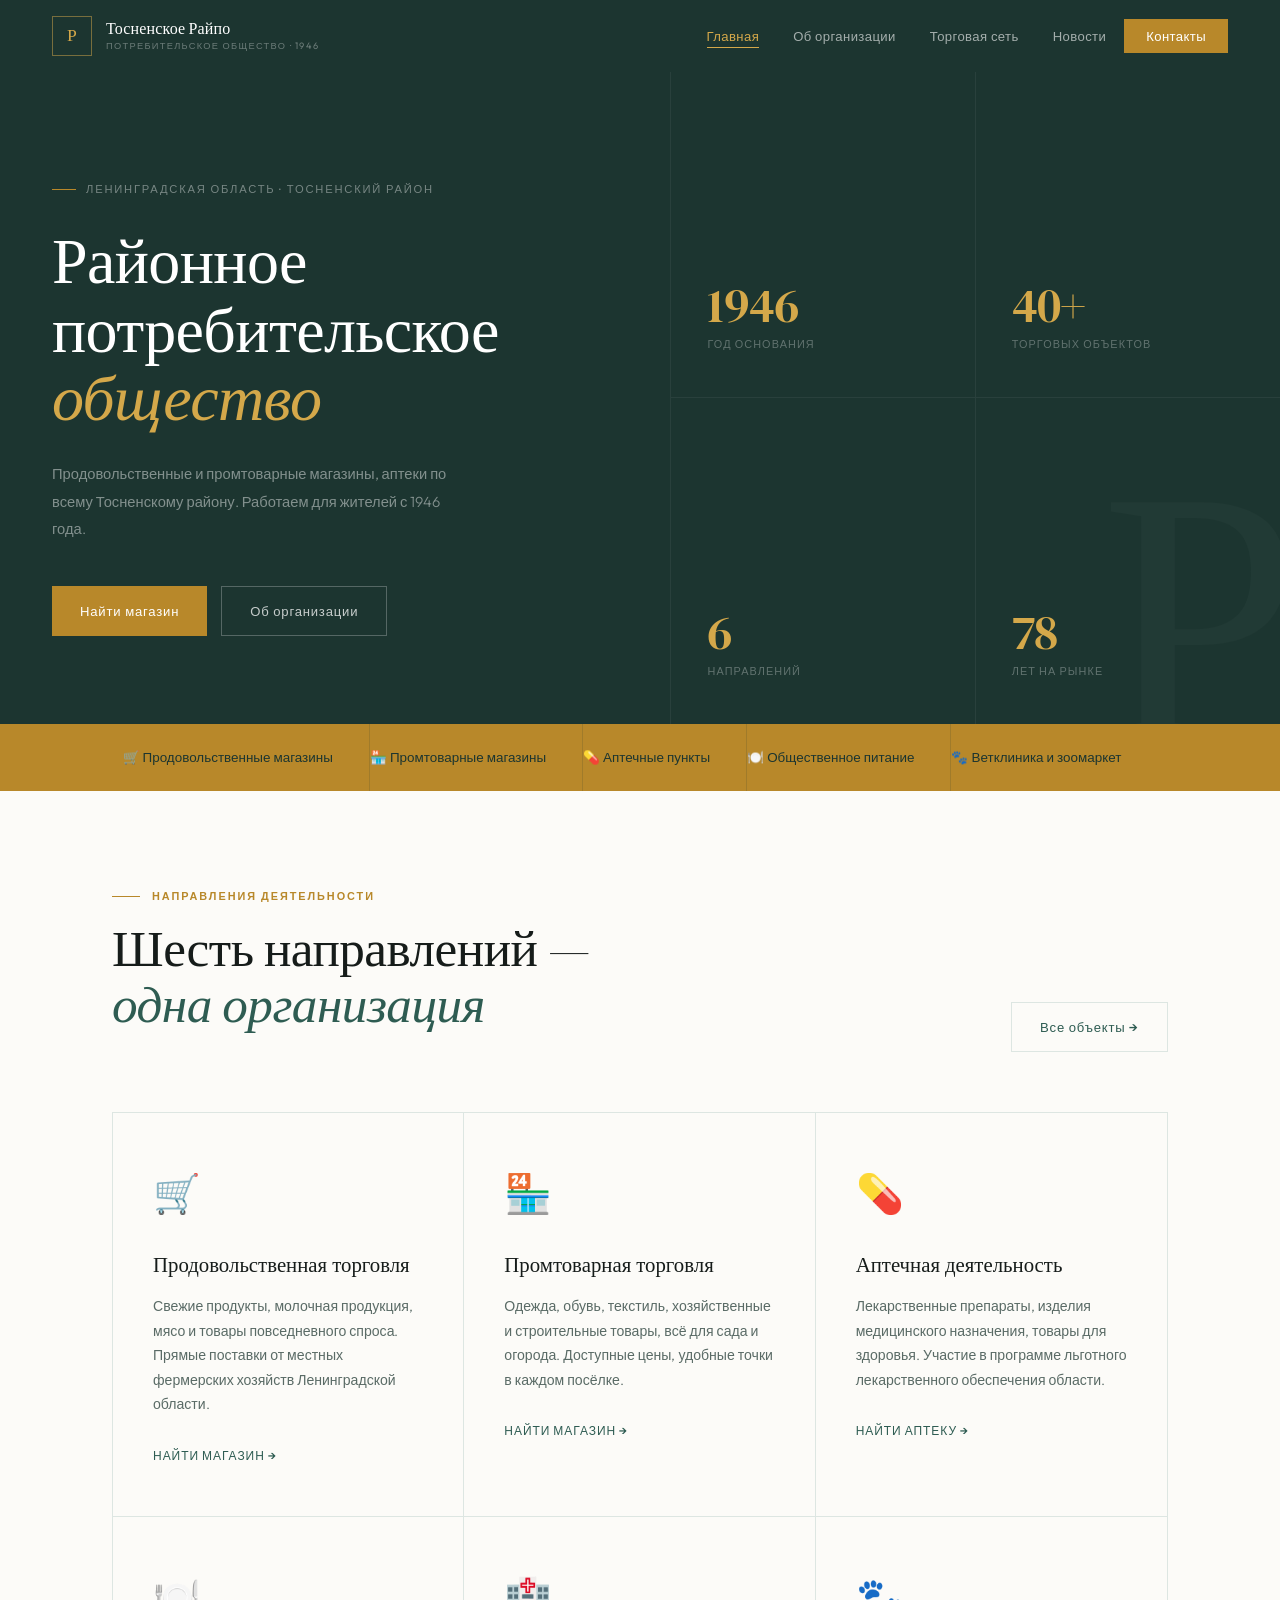
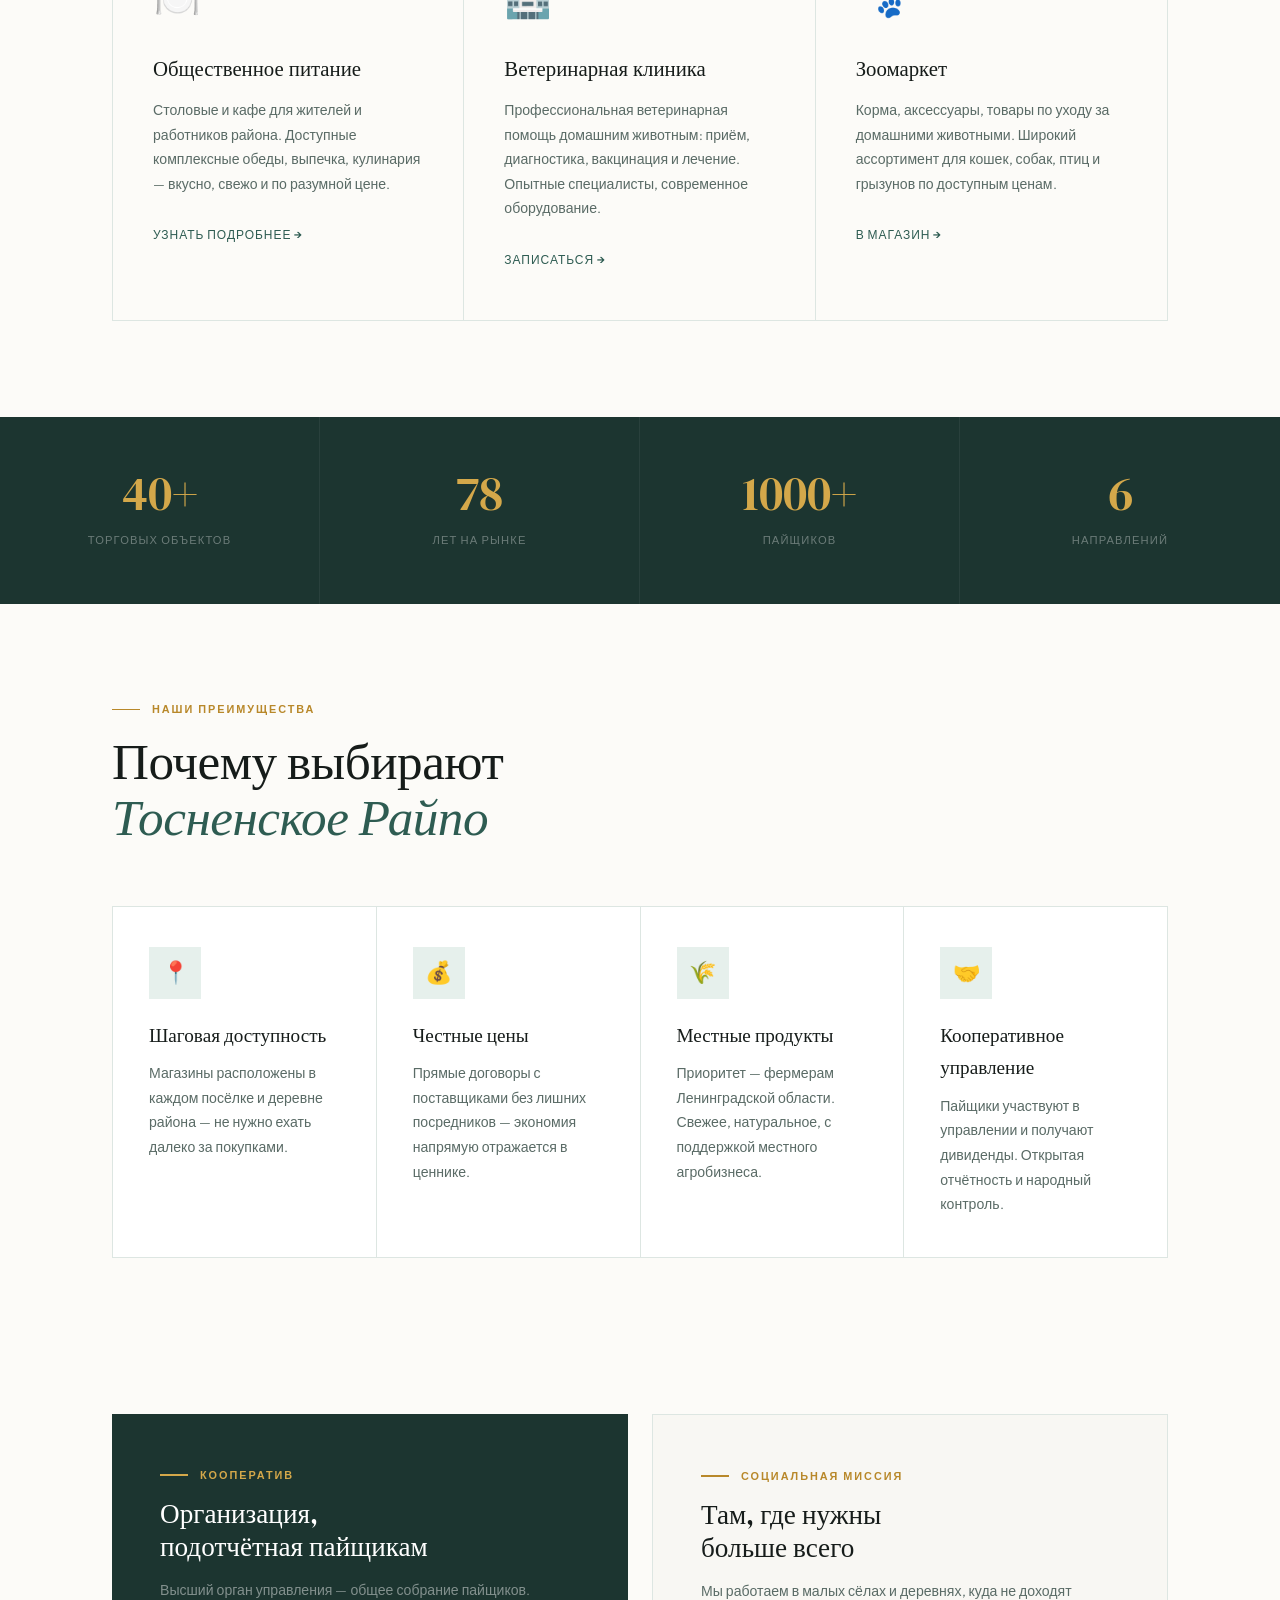
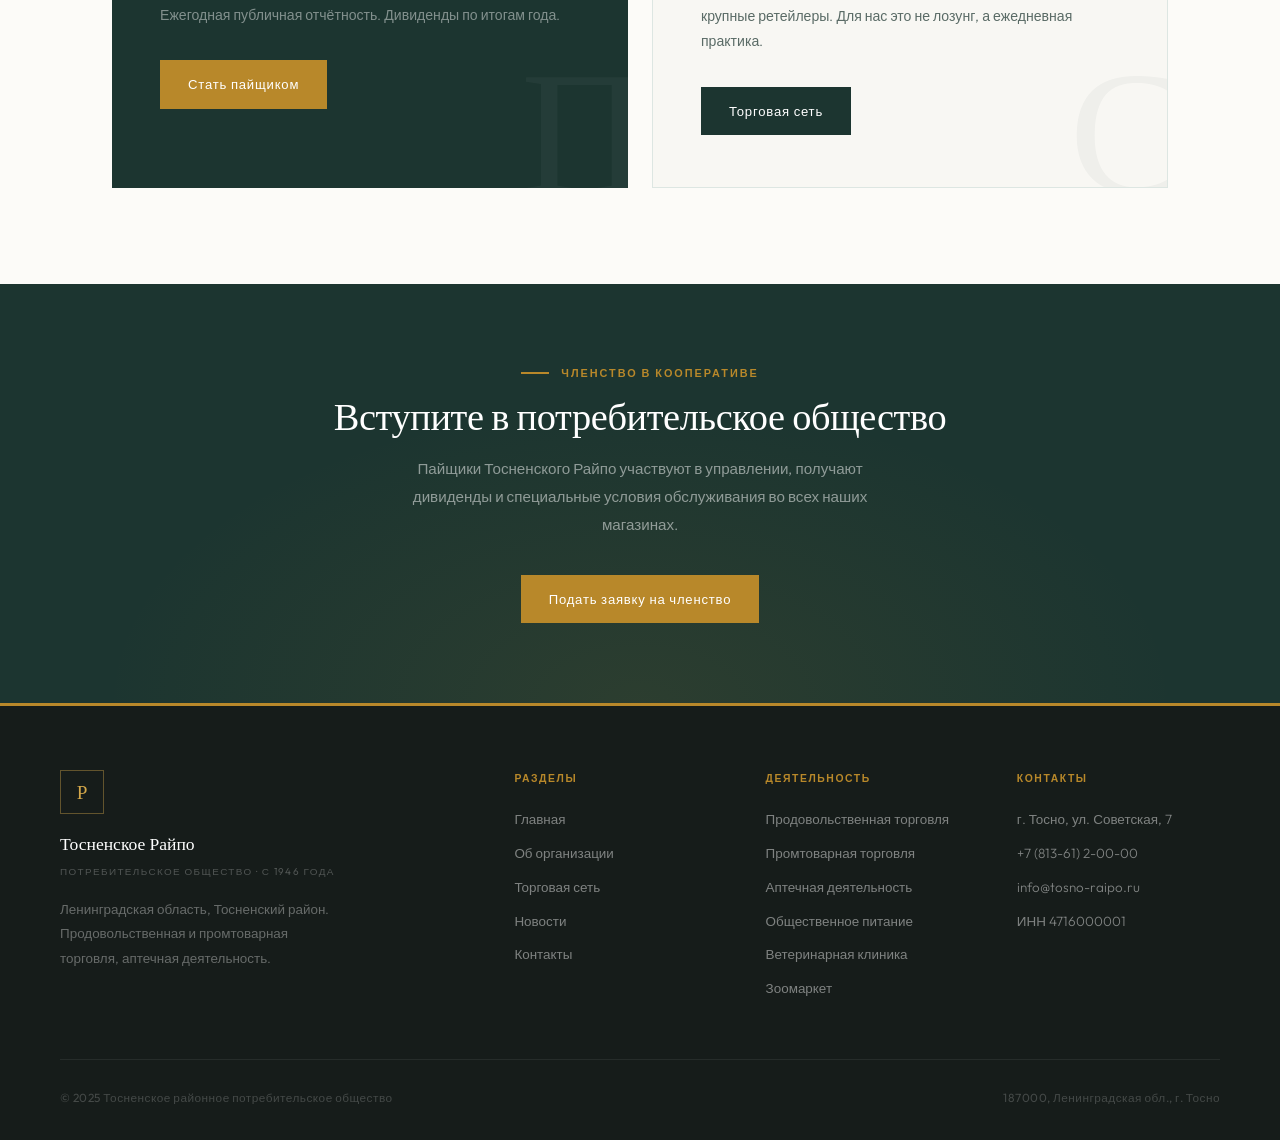
==== index.html @ 66a2b8b3 "Add files via upload" ====
<!DOCTYPE html>
<html lang="ru">
<head>
  <meta charset="UTF-8">
  <meta name="viewport" content="width=device-width, initial-scale=1.0">
  <title>Тосненское Райпо — Официальный сайт</title>
  <link rel="preconnect" href="https://fonts.googleapis.com">
  <link href="https://fonts.googleapis.com/css2?family=DM+Serif+Display:ital@0;1&family=Outfit:wght@300;400;500;600&display=swap" rel="stylesheet">
  <link rel="stylesheet" href="style.css">
  <style>
    /* ── HERO ── */
    .hero {
      background: var(--forest);
      min-height: 640px;
      display: grid; grid-template-columns: 1.1fr 1fr;
      position: relative; overflow: hidden;
    }
    .hero-bg-text {
      position: absolute; right: -20px; bottom: -40px;
      font-family: 'DM Serif Display', serif;
      font-size: 28vw; line-height: .85;
      color: rgba(255,255,255,.025); pointer-events: none;
      user-select: none; white-space: nowrap; z-index: 0;
      animation: bgDrift 18s ease-in-out infinite alternate;
    }
    @keyframes bgDrift { from{ transform:translateX(0) } to{ transform:translateX(-2%) } }

    .hero-left {
      padding: 108px 52px 88px 52px;
      display: flex; flex-direction: column; justify-content: center;
      position: relative; z-index: 1;
    }
    .hero-eyebrow {
      display: inline-flex; align-items: center; gap: 10px;
      font-size: .7rem; font-weight: 500;
      color: rgba(255,255,255,.4);
      letter-spacing: .16em; text-transform: uppercase;
      margin-bottom: 28px;
    }
    .hero-eyebrow::before {
      content: ''; width: 24px; height: 1.5px;
      background: var(--gold);
    }
    .hero-title {
      font-family: 'DM Serif Display', serif;
      font-size: clamp(2.8rem, 5vw, 5rem);
      font-weight: 400; line-height: 1.07;
      color: var(--white); letter-spacing: -.01em;
      margin-bottom: 28px;
    }
    .hero-title em { display: block; font-style: italic; color: var(--gold-light); }
    .hero-desc {
      font-size: .92rem; color: rgba(255,255,255,.45);
      font-weight: 300; max-width: 420px;
      line-height: 1.85; margin-bottom: 44px;
    }
    .hero-btns { display: flex; gap: 14px; flex-wrap: wrap; }

    /* Анимация появления hero-элементов */
    .hero-eyebrow { animation: slideUp .7s .1s both; }
    .hero-title   { animation: slideUp .7s .25s both; }
    .hero-desc    { animation: slideUp .7s .4s both; }
    .hero-btns    { animation: slideUp .7s .55s both; }
    @keyframes slideUp {
      from { opacity:0; transform:translateY(24px); }
      to   { opacity:1; transform:translateY(0); }
    }

    .hero-right {
      display: grid; grid-template-columns: 1fr 1fr;
      border-left: 1px solid rgba(255,255,255,.06);
      position: relative; z-index: 1;
    }
    .hero-stat {
      padding: 44px 36px;
      border-bottom: 1px solid rgba(255,255,255,.06);
      border-right: 1px solid rgba(255,255,255,.06);
      display: flex; flex-direction: column; justify-content: flex-end;
      min-height: 165px;
      animation: fadeIn .8s both;
    }
    .hero-stat:nth-child(1){ animation-delay:.3s }
    .hero-stat:nth-child(2){ animation-delay:.4s; border-right:none }
    .hero-stat:nth-child(3){ animation-delay:.5s; border-bottom:none }
    .hero-stat:nth-child(4){ animation-delay:.6s; border-right:none; border-bottom:none }
    @keyframes fadeIn { from{opacity:0} to{opacity:1} }

    .hs-val {
      font-family: 'DM Serif Display', serif;
      font-size: 3rem; line-height: 1;
      color: var(--gold-light); margin-bottom: 6px;
      letter-spacing: -.02em;
    }
    .hs-lbl { font-size: .68rem; color: rgba(255,255,255,.3); text-transform: uppercase; letter-spacing: .1em; }

    /* ── INTRO STRIP ── */
    .intro-strip {
      background: var(--gold);
      padding: 0 52px;
      display: flex; align-items: stretch; justify-content: center; overflow: hidden;
    }
    .is-item {
      display: flex; align-items: center; gap: 12px;
      padding: 22px 36px 22px 0;
      font-size: .84rem; font-weight: 500; color: var(--forest);
      border-right: 1px solid rgba(28,53,48,.15);
    }
    .is-item:last-child { border-right: none; }
    .is-item:first-child { padding-left: 0; }

    /* ── DIRECTIONS SPLIT ── */
    .dir-split {
      display: grid; grid-template-columns: 1fr 1fr 1fr;
      border: 1px solid var(--rule); margin-top: 60px;
      overflow: hidden;
    }
    .dir-panel:nth-child(3) { border-right: none; }
    .dir-panel:nth-child(n+4) { border-top: 1px solid var(--rule); }
    .dir-panel:nth-child(6) { border-right: none; }
    .dir-panel {
      padding: 48px 40px;
      border-right: 1px solid var(--rule);
      transition: background .3s;
      position: relative;
    }
    .dir-panel:last-child { border-right: none; }
    .dir-panel::before {
      content: ''; position: absolute;
      top: 0; left: 0; right: 0; height: 3px;
      background: linear-gradient(90deg, var(--forest-soft), var(--gold));
      transform: scaleX(0); transform-origin: left;
      transition: transform .4s cubic-bezier(.4,0,.2,1);
    }
    .dir-panel:hover { background: var(--ivory); }
    .dir-panel:hover::before { transform: scaleX(1); }
    .dir-panel:hover .dir-icon { transform: translateY(-3px); }

    .dir-icon { font-size: 2.4rem; margin-bottom: 20px; display: block; transition: transform .3s; }
    .dir-panel h3 {
      font-family: 'DM Serif Display', serif;
      font-size: 1.3rem; font-weight: 400;
      color: var(--ink); margin-bottom: 12px;
    }
    .dir-panel p { font-size: .88rem; color: var(--muted); line-height: 1.75; font-weight: 300; margin-bottom: 24px; }
    .dir-link {
      font-size: .75rem; font-weight: 500;
      text-transform: uppercase; letter-spacing: .08em;
      color: var(--forest-soft); text-decoration: none;
      display: inline-flex; align-items: center; gap: 6px;
      transition: gap .2s, color .2s;
    }
    .dir-link:hover { gap: 10px; color: var(--gold); }

    /* ── TWO-COL PROMO ── */
    .promo-split {
      display: grid; grid-template-columns: 1fr 1fr;
      gap: 24px; margin-top: 60px;
    }
    .promo-card {
      padding: 52px 48px; position: relative; overflow: hidden;
    }
    .promo-dark  { background: var(--forest); }
    .promo-light { background: var(--ivory); border: 1px solid var(--rule); }
    .promo-card h3 {
      font-family: 'DM Serif Display', serif;
      font-size: 1.7rem; font-weight: 400; margin-bottom: 14px; line-height: 1.2;
    }
    .promo-dark  h3 { color: var(--white); }
    .promo-light h3 { color: var(--ink); }
    .promo-card p { font-size: .88rem; line-height: 1.8; font-weight: 300; margin-bottom: 32px; }
    .promo-dark  p { color: rgba(255,255,255,.45); }
    .promo-light p { color: var(--muted); }
    .promo-deco {
      position: absolute; right: -20px; bottom: -32px;
      font-family: 'DM Serif Display', serif;
      font-size: 11rem; line-height: 1; pointer-events: none; user-select: none;
      transition: transform .4s ease;
    }
    .promo-dark  .promo-deco { color: rgba(255,255,255,.04); }
    .promo-light .promo-deco { color: rgba(28,53,48,.04); }
    .promo-card:hover .promo-deco { transform: scale(1.05) translateY(-4px); }

    @media(max-width:1024px){
      .hero{ grid-template-columns:1fr; min-height:auto; }
      .hero-left{ padding:72px 32px 48px; }
      .hero-right{ border-left:none; border-top:1px solid rgba(255,255,255,.06); }
      .intro-strip{ padding:0 32px; flex-wrap:wrap; }
      .dir-split{ grid-template-columns:1fr; }
      .dir-panel{ border-right:none; border-bottom:1px solid var(--rule); }
      .dir-panel:last-child{ border-bottom:none; }
      .promo-split{ grid-template-columns:1fr; }
    }
    @media(max-width:768px){
      .hero-left{ padding:60px 20px 40px; }
      .hero-stat { padding:28px 24px; min-height:120px; }
      .intro-strip{ padding:0 20px; }
      .is-item{ padding-left:0; padding-right:24px; font-size:.8rem; }
      .promo-card{ padding:40px 28px; }
    }
  </style>
</head>
<body data-page="home">

  <!-- HERO -->
  <section class="hero">
    <div class="hero-bg-text">Р</div>
    <div class="hero-left">
      <span class="hero-eyebrow">Ленинградская область · Тосненский район</span>
      <h1 class="hero-title">
        Районное<br>потребительское<br><em>общество</em>
      </h1>
      <p class="hero-desc">Продовольственные и промтоварные магазины, аптеки по всему Тосненскому району. Работаем для жителей с 1946 года.</p>
      <div class="hero-btns">
        <a href="stores.html" class="btn btn-gold">Найти магазин</a>
        <a href="about.html"  class="btn btn-outline-light">Об организации</a>
      </div>
    </div>
    <div class="hero-right">
      <div class="hero-stat"><div class="hs-val">1946</div><div class="hs-lbl">год основания</div></div>
      <div class="hero-stat"><div class="hs-val">40+</div><div class="hs-lbl">торговых объектов</div></div>
      <div class="hero-stat"><div class="hs-val">6</div><div class="hs-lbl">направлений</div></div>
      <div class="hero-stat"><div class="hs-val">78</div><div class="hs-lbl">лет на рынке</div></div>
    </div>
  </section>

  <!-- INTRO STRIP -->
  <div class="intro-strip">
    <div class="is-item">🛒 Продовольственные магазины</div>
    <div class="is-item">🏪 Промтоварные магазины</div>
    <div class="is-item">💊 Аптечные пункты</div>
    <div class="is-item">🍽️ Общественное питание</div>
    <div class="is-item">🐾 Ветклиника и зоомаркет</div>
  </div>

  <!-- НАПРАВЛЕНИЯ -->
  <div class="section">
    <div class="reveal"><div class="overline">Направления деятельности</div></div>
    <div class="reveal" style="display:flex; align-items:flex-end; justify-content:space-between; flex-wrap:wrap; gap:20px">
      <div class="display">Шесть направлений —<br><em>одна организация</em></div>
      <a href="stores.html" class="btn btn-ghost">Все объекты →</a>
    </div>
    <div class="dir-split">
      <div class="dir-panel reveal reveal-d1">
        <span class="dir-icon">🛒</span>
        <h3>Продовольственная торговля</h3>
        <p>Свежие продукты, молочная продукция, мясо и товары повседневного спроса. Прямые поставки от местных фермерских хозяйств Ленинградской области.</p>
        <a href="stores.html" class="dir-link">Найти магазин →</a>
      </div>
      <div class="dir-panel reveal reveal-d2">
        <span class="dir-icon">🏪</span>
        <h3>Промтоварная торговля</h3>
        <p>Одежда, обувь, текстиль, хозяйственные и строительные товары, всё для сада и огорода. Доступные цены, удобные точки в каждом посёлке.</p>
        <a href="stores.html" class="dir-link">Найти магазин →</a>
      </div>
      <div class="dir-panel reveal reveal-d3">
        <span class="dir-icon">💊</span>
        <h3>Аптечная деятельность</h3>
        <p>Лекарственные препараты, изделия медицинского назначения, товары для здоровья. Участие в программе льготного лекарственного обеспечения области.</p>
        <a href="stores.html" class="dir-link">Найти аптеку →</a>
      </div>
      <div class="dir-panel reveal reveal-d1">
        <span class="dir-icon">🍽️</span>
        <h3>Общественное питание</h3>
        <p>Столовые и кафе для жителей и работников района. Доступные комплексные обеды, выпечка, кулинария — вкусно, свежо и по разумной цене.</p>
        <a href="stores.html" class="dir-link">Узнать подробнее →</a>
      </div>
      <div class="dir-panel reveal reveal-d2">
        <span class="dir-icon">🏥</span>
        <h3>Ветеринарная клиника</h3>
        <p>Профессиональная ветеринарная помощь домашним животным: приём, диагностика, вакцинация и лечение. Опытные специалисты, современное оборудование.</p>
        <a href="stores.html" class="dir-link">Записаться →</a>
      </div>
      <div class="dir-panel reveal reveal-d3">
        <span class="dir-icon">🐾</span>
        <h3>Зоомаркет</h3>
        <p>Корма, аксессуары, товары по уходу за домашними животными. Широкий ассортимент для кошек, собак, птиц и грызунов по доступным ценам.</p>
        <a href="stores.html" class="dir-link">В магазин →</a>
      </div>
    </div>
  </div>

  <!-- DATA BAR -->
  <div class="data-bar">
    <div class="db-cell reveal reveal-d1"><span class="db-val">40+</span><span class="db-label">торговых объектов</span></div>
    <div class="db-cell reveal reveal-d2"><span class="db-val">78</span><span class="db-label">лет на рынке</span></div>
    <div class="db-cell reveal reveal-d3"><span class="db-val">1000+</span><span class="db-label">пайщиков</span></div>
    <div class="db-cell reveal reveal-d4"><span class="db-val">6</span><span class="db-label">направлений</span></div>
  </div>

  <!-- ПРОЧИЕ ПРЕИМУЩЕСТВА -->
  <div class="section">
    <div class="reveal"><div class="overline">Наши преимущества</div></div>
    <div class="reveal display" style="margin-bottom:0">Почему выбирают<br><em>Тосненское Райпо</em></div>
    <div class="grid grid-4">
      <div class="gc reveal reveal-d1">
        <div class="gc-icon">📍</div>
        <h3>Шаговая доступность</h3>
        <p>Магазины расположены в каждом посёлке и деревне района — не нужно ехать далеко за покупками.</p>
      </div>
      <div class="gc reveal reveal-d2">
        <div class="gc-icon">💰</div>
        <h3>Честные цены</h3>
        <p>Прямые договоры с поставщиками без лишних посредников — экономия напрямую отражается в ценнике.</p>
      </div>
      <div class="gc reveal reveal-d3">
        <div class="gc-icon">🌾</div>
        <h3>Местные продукты</h3>
        <p>Приоритет — фермерам Ленинградской области. Свежее, натуральное, с поддержкой местного агробизнеса.</p>
      </div>
      <div class="gc reveal reveal-d4">
        <div class="gc-icon">🤝</div>
        <h3>Кооперативное управление</h3>
        <p>Пайщики участвуют в управлении и получают дивиденды. Открытая отчётность и народный контроль.</p>
      </div>
    </div>
  </div>

  <!-- PROMO SPLIT -->
  <div class="section" style="padding-top:0">
    <div class="promo-split">
      <div class="promo-card promo-dark reveal reveal-left">
        <div class="overline" style="color:var(--gold-light)">Кооператив</div>
        <h3>Организация,<br>подотчётная пайщикам</h3>
        <p>Высший орган управления — общее собрание пайщиков. Ежегодная публичная отчётность. Дивиденды по итогам года.</p>
        <a href="about.html" class="btn btn-gold">Стать пайщиком</a>
        <div class="promo-deco">П</div>
      </div>
      <div class="promo-card promo-light reveal reveal-right">
        <div class="overline">Социальная миссия</div>
        <h3>Там, где нужны<br>больше всего</h3>
        <p>Мы работаем в малых сёлах и деревнях, куда не доходят крупные ретейлеры. Для нас это не лозунг, а ежедневная практика.</p>
        <a href="stores.html" class="btn btn-forest">Торговая сеть</a>
        <div class="promo-deco">С</div>
      </div>
    </div>
  </div>

  <div class="band">
    <div class="reveal overline" style="justify-content:center">Членство в кооперативе</div>
    <div class="reveal display display-white" style="font-size:clamp(1.8rem,3vw,2.8rem)">Вступите в потребительское общество</div>
    <p class="reveal lead" style="margin:0 auto 36px; color:rgba(255,255,255,.5)">Пайщики Тосненского Райпо участвуют в управлении, получают дивиденды и специальные условия обслуживания во всех наших магазинах.</p>
    <a href="contacts.html" class="btn btn-gold reveal">Подать заявку на членство</a>
  </div>

  <script src="nav.js"></script>
</body>
</html>
---- style.css ----
/* ════════════════════════════════════════════
   Тосненское Райпо — Professional v4
   Палитра: тёмный лес · слоновая кость · золото
   Шрифты: DM Serif Display + Outfit
   ════════════════════════════════════════════ */

@import url('https://fonts.googleapis.com/css2?family=DM+Serif+Display:ital@0;1&family=Outfit:wght@300;400;500;600&display=swap');

:root {
  --forest:      #1C3530;
  --forest-mid:  #264A42;
  --forest-soft: #2E5C52;
  --gold:        #B8882A;
  --gold-light:  #D4A84A;
  --gold-pale:   #F5EDD8;
  --sage:        #E6F0EC;
  --ivory:       #F8F7F3;
  --paper:       #FCFBF8;
  --ink:         #161C1A;
  --muted:       #5A6B66;
  --rule:        #DDE6E2;
  --white:       #FFFFFF;
}

/* ── RESET ── */
*, *::before, *::after { margin: 0; padding: 0; box-sizing: border-box; }
html { scroll-behavior: smooth; }
body {
  font-family: 'Outfit', sans-serif;
  background: var(--paper);
  color: var(--ink);
  line-height: 1.7;
  padding-top: 72px;
  overflow-x: hidden;
}

/* ════════════════
   SCROLL ANIMATIONS
   ════════════════ */
.reveal {
  opacity: 0;
  transform: translateY(28px);
  transition: opacity .7s cubic-bezier(.4,0,.2,1),
              transform .7s cubic-bezier(.4,0,.2,1);
}
.reveal.visible { opacity: 1; transform: translateY(0); }

.reveal-left  { opacity:0; transform:translateX(-32px); transition: opacity .7s .1s cubic-bezier(.4,0,.2,1), transform .7s .1s cubic-bezier(.4,0,.2,1); }
.reveal-right { opacity:0; transform:translateX(32px);  transition: opacity .7s .1s cubic-bezier(.4,0,.2,1), transform .7s .1s cubic-bezier(.4,0,.2,1); }
.reveal-left.visible, .reveal-right.visible { opacity:1; transform:translateX(0); }

.reveal-d1 { transition-delay: .1s !important; }
.reveal-d2 { transition-delay: .2s !important; }
.reveal-d3 { transition-delay: .3s !important; }
.reveal-d4 { transition-delay: .4s !important; }

/* ── NAVIGATION ── */
nav {
  position: fixed; top: 0; left: 0; right: 0; z-index: 300;
  height: 72px;
  background: var(--forest);
  display: flex; align-items: center;
  padding: 0 52px;
  justify-content: space-between;
  transition: box-shadow .4s, background .3s;
}
nav.scrolled {
  box-shadow: 0 4px 32px rgba(22,28,26,.35);
  background: var(--forest);
}

.nav-logo { display:flex; align-items:center; gap:14px; text-decoration:none; }
.nav-logo-mark {
  width: 40px; height: 40px;
  border: 1.5px solid rgba(212,168,74,.5);
  display: flex; align-items: center; justify-content: center;
  font-family: 'DM Serif Display', serif;
  font-size: 1.1rem; color: var(--gold-light);
  transition: border-color .3s, color .3s;
}
.nav-logo:hover .nav-logo-mark { border-color: var(--gold-light); }
.nav-logo-name {
  font-family: 'DM Serif Display', serif;
  font-size: 1rem; color: var(--white); line-height: 1.2;
  letter-spacing: .01em;
}
.nav-logo-tagline {
  font-family: 'Outfit', sans-serif;
  font-size: .58rem; color: rgba(255,255,255,.35);
  letter-spacing: .14em; text-transform: uppercase;
  font-weight: 400;
}

.nav-links { display:flex; align-items:center; gap:2px; list-style:none; }
.nav-links a {
  font-family: 'Outfit', sans-serif;
  text-decoration: none; color: rgba(255,255,255,.6);
  font-size: .82rem; font-weight: 400;
  padding: 8px 16px; letter-spacing: .03em;
  position: relative; transition: color .25s;
}
.nav-links a::after {
  content: ''; position: absolute;
  left: 16px; right: 16px; bottom: 4px; height: 1px;
  background: var(--gold-light); transform: scaleX(0);
  transition: transform .25s cubic-bezier(.4,0,.2,1);
  transform-origin: left;
}
.nav-links a:hover { color: var(--white); }
.nav-links a:hover::after { transform: scaleX(1); }
.nav-links a.active { color: var(--gold-light); }
.nav-links a.active::after { transform: scaleX(1); }

.nav-cta {
  background: var(--gold) !important;
  color: var(--white) !important;
  padding: 9px 22px !important;
  transition: background .25s !important;
}
.nav-cta::after { display: none !important; }
.nav-cta:hover { background: var(--gold-light) !important; }

/* ── BURGER ── */
.burger {
  display: none; flex-direction: column;
  justify-content: center; gap: 5px;
  width: 42px; height: 42px;
  background: rgba(255,255,255,.08);
  border: 1px solid rgba(255,255,255,.12);
  cursor: pointer; padding: 10px; flex-shrink: 0;
  transition: background .2s;
}
.burger:hover { background: rgba(255,255,255,.14); }
.burger span {
  display: block; height: 1.5px; width: 100%;
  background: var(--white); border-radius: 2px;
  transition: transform .35s cubic-bezier(.4,0,.2,1), opacity .25s;
}
.burger.open span:nth-child(1) { transform: translateY(6.5px) rotate(45deg); }
.burger.open span:nth-child(2) { opacity: 0; transform: scaleX(0); }
.burger.open span:nth-child(3) { transform: translateY(-6.5px) rotate(-45deg); }

/* ── MOBILE DRAWER ── */
.mobile-menu {
  position: fixed; top: 72px; right: 0; bottom: 0;
  width: min(310px, 88vw);
  background: var(--forest);
  border-left: 1px solid rgba(255,255,255,.06);
  z-index: 290; transform: translateX(100%);
  transition: transform .4s cubic-bezier(.4,0,.2,1);
  display: flex; flex-direction: column;
  padding: 36px 28px 40px; overflow-y: auto;
}
.mobile-menu.open { transform: translateX(0); }

.mobile-nav { display: flex; flex-direction: column; }
.mobile-nav a {
  text-decoration: none; color: rgba(255,255,255,.65);
  font-size: .95rem; font-weight: 400;
  padding: 17px 0; letter-spacing: .02em;
  border-bottom: 1px solid rgba(255,255,255,.07);
  transition: color .2s, padding-left .2s;
}
.mobile-nav a:hover { color: var(--white); padding-left: 8px; }
.mobile-nav a.active { color: var(--gold-light); }
.mobile-nav a.mobile-cta {
  margin-top: 20px;
  background: var(--gold); color: var(--white) !important;
  text-align: center; padding: 14px 0 !important;
  border-bottom: none; font-weight: 500;
  transition: background .2s !important;
}
.mobile-nav a.mobile-cta:hover { background: var(--gold-light) !important; padding-left: 0 !important; }
.mobile-footer-info {
  margin-top: auto; padding-top: 28px;
  color: rgba(255,255,255,.3); font-size: .82rem;
  display: flex; flex-direction: column; gap: 9px; font-weight: 300;
}

.mobile-overlay {
  position: fixed; inset: 0; z-index: 280;
  background: rgba(22,28,26,.6); backdrop-filter: blur(4px);
  opacity: 0; pointer-events: none;
  transition: opacity .4s;
}
.mobile-overlay.open { opacity: 1; pointer-events: all; }

/* ── TYPOGRAPHY ── */
.overline {
  font-family: 'Outfit', sans-serif;
  font-size: .68rem; font-weight: 600;
  letter-spacing: .18em; text-transform: uppercase;
  color: var(--gold);
  display: flex; align-items: center; gap: 12px;
  margin-bottom: 14px;
}
.overline::before {
  content: ''; display: block;
  width: 28px; height: 1.5px; background: currentColor;
}

.display {
  font-family: 'DM Serif Display', serif;
  font-size: clamp(2.2rem, 4vw, 3.6rem);
  font-weight: 400; line-height: 1.1;
  color: var(--ink); letter-spacing: -.01em;
  margin-bottom: 20px;
}
.display em { font-style: italic; color: var(--forest-soft); }
.display-white { color: var(--white); }
.display-white em { color: var(--gold-light); }

.lead {
  font-size: .95rem; color: var(--muted); font-weight: 300;
  max-width: 520px; line-height: 1.85;
}

/* ── SECTION ── */
.section { padding: 96px 52px; max-width: 1160px; margin: 0 auto; }

/* ── PAGE HERO ── */
.page-hero {
  background: var(--forest);
  padding: 88px 52px 72px;
  position: relative; overflow: hidden;
}
.page-hero::after {
  content: '';
  position: absolute; inset: 0;
  background: radial-gradient(ellipse 60% 80% at 110% 50%, rgba(184,136,42,.12) 0%, transparent 60%);
  pointer-events: none;
}
.page-hero-inner { max-width: 1160px; margin: 0 auto; position: relative; z-index: 1; }
.page-hero .display { color: var(--white); }
.page-hero .display em { color: var(--gold-light); }
.page-hero .lead { color: rgba(255,255,255,.5); max-width: 480px; }

.breadcrumb {
  display: flex; align-items: center; gap: 8px;
  font-size: .72rem; color: rgba(255,255,255,.3);
  letter-spacing: .08em; text-transform: uppercase;
  margin-bottom: 28px;
}
.breadcrumb a { color: rgba(255,255,255,.45); text-decoration: none; transition: color .2s; }
.breadcrumb a:hover { color: var(--gold-light); }

/* ── BUTTONS ── */
.btn {
  display: inline-flex; align-items: center; gap: 8px;
  font-family: 'Outfit', sans-serif;
  font-size: .82rem; font-weight: 500;
  letter-spacing: .06em;
  text-decoration: none; cursor: pointer; border: none;
  padding: 13px 28px; transition: all .25s;
  position: relative; overflow: hidden;
}
.btn::before {
  content: ''; position: absolute; inset: 0;
  background: rgba(255,255,255,.1);
  transform: scaleX(0); transform-origin: left;
  transition: transform .3s cubic-bezier(.4,0,.2,1);
}
.btn:hover::before { transform: scaleX(1); }

.btn-forest { background: var(--forest); color: var(--white); }
.btn-gold   { background: var(--gold); color: var(--white); }
.btn-gold:hover { background: var(--gold-light); }
.btn-outline { background: transparent; color: var(--ink); border: 1.5px solid var(--ink); }
.btn-outline:hover { background: var(--ink); color: var(--white); }
.btn-outline-light { background: transparent; color: rgba(255,255,255,.75); border: 1.5px solid rgba(255,255,255,.25); }
.btn-outline-light:hover { border-color: var(--white); color: var(--white); }
.btn-ghost { background: transparent; color: var(--forest-soft); border: 1.5px solid var(--rule); }
.btn-ghost:hover { border-color: var(--forest-soft); }

/* ── BAND ── */
.band {
  background: var(--forest);
  padding: 80px 52px; text-align: center;
  position: relative; overflow: hidden;
}
.band::before {
  content: '';
  position: absolute; inset: 0;
  background: radial-gradient(ellipse 70% 120% at 50% 100%, rgba(184,136,42,.1) 0%, transparent 60%);
  pointer-events: none;
}
.band .display { color: var(--white); margin-bottom: 16px; }
.band .display em { color: var(--gold-light); }
.band .lead { color: rgba(255,255,255,.5); margin: 0 auto 36px; }

/* ── CARDS ── */
.grid { display: grid; gap: 1px; background: var(--rule); border: 1px solid var(--rule); margin-top: 60px; }
.grid-3 { grid-template-columns: repeat(3,1fr); }
.grid-4 { grid-template-columns: repeat(4,1fr); }

.gc {
  background: var(--white); padding: 40px 36px;
  position: relative; overflow: hidden;
  transition: background .25s;
}
.gc::after {
  content: ''; position: absolute;
  left: 0; bottom: 0; right: 0; height: 3px;
  background: linear-gradient(90deg, var(--forest), var(--gold));
  transform: scaleX(0); transform-origin: left;
  transition: transform .35s cubic-bezier(.4,0,.2,1);
}
.gc:hover { background: var(--ivory); }
.gc:hover::after { transform: scaleX(1); }

.gc-icon {
  width: 52px; height: 52px;
  background: var(--sage); display: flex;
  align-items: center; justify-content: center;
  font-size: 22px; margin-bottom: 20px;
  transition: background .25s, transform .25s;
}
.gc:hover .gc-icon { background: var(--gold-pale); transform: scale(1.05); }

.gc h3 {
  font-family: 'DM Serif Display', serif;
  font-size: 1.2rem; font-weight: 400;
  color: var(--ink); margin-bottom: 10px;
}
.gc p { font-size: .88rem; color: var(--muted); line-height: 1.75; font-weight: 300; }

/* ── DATA BAR ── */
.data-bar {
  background: var(--forest);
  display: grid; grid-template-columns: repeat(4,1fr);
}
.db-cell {
  padding: 52px 36px; text-align: center;
  border-right: 1px solid rgba(255,255,255,.06);
  position: relative;
  transition: background .25s;
}
.db-cell:last-child { border-right: none; }
.db-cell:hover { background: var(--forest-mid); }
.db-val {
  font-family: 'DM Serif Display', serif;
  font-size: 3rem; font-weight: 400;
  color: var(--gold-light); line-height: 1;
  margin-bottom: 8px; display: block;
  transition: transform .3s;
}
.db-cell:hover .db-val { transform: scale(1.06); }
.db-label { font-size: .7rem; color: rgba(255,255,255,.35); letter-spacing: .1em; text-transform: uppercase; font-weight: 400; }

/* ── FOOTER ── */
footer {
  background: var(--ink); color: var(--white);
  padding: 64px 52px 32px;
  border-top: 3px solid var(--gold);
}
.footer-inner {
  max-width: 1160px; margin: 0 auto;
  display: grid; grid-template-columns: 2fr 1fr 1fr 1fr; gap: 48px;
  padding-bottom: 48px;
  border-bottom: 1px solid rgba(255,255,255,.07);
}
.footer-logo-mark {
  width: 44px; height: 44px;
  border: 1.5px solid rgba(212,168,74,.4);
  display: flex; align-items: center; justify-content: center;
  font-family: 'DM Serif Display', serif;
  font-size: 1.2rem; color: var(--gold-light); margin-bottom: 16px;
}
.footer-name {
  font-family: 'DM Serif Display', serif;
  font-size: 1.1rem; color: var(--white); margin-bottom: 4px;
}
.footer-sub  { font-size: .62rem; color: rgba(255,255,255,.25); text-transform: uppercase; letter-spacing: .14em; margin-bottom: 16px; }
.footer-desc { font-size: .84rem; color: rgba(255,255,255,.35); line-height: 1.8; font-weight: 300; max-width: 270px; }
.footer-col h4 {
  font-size: .65rem; font-weight: 600; text-transform: uppercase;
  letter-spacing: .15em; color: var(--gold);
  margin-bottom: 20px;
}
.footer-col a,
.footer-col span {
  display: block; color: rgba(255,255,255,.45);
  font-size: .84rem; margin-bottom: 11px;
  text-decoration: none; font-weight: 300;
  transition: color .2s, padding-left .2s;
}
.footer-col a:hover { color: var(--white); padding-left: 4px; }
.footer-bottom {
  max-width: 1160px; margin: 28px auto 0;
  display: flex; justify-content: space-between;
  align-items: center; flex-wrap: wrap; gap: 10px;
  font-size: .74rem; color: rgba(255,255,255,.2);
  letter-spacing: .04em;
}

/* ════════════════
   АДАПТИВ
   ════════════════ */
@media(max-width:1024px){
  nav,.section,.page-hero,.band,footer{ padding-left:32px; padding-right:32px; }
  .grid-3,.grid-4{ grid-template-columns:repeat(2,1fr); }
  .data-bar{ grid-template-columns:repeat(2,1fr); }
  .db-cell:nth-child(2){ border-right:none; }
  .db-cell:nth-child(3),
  .db-cell:nth-child(4){ border-top:1px solid rgba(255,255,255,.06); }
  .footer-inner{ grid-template-columns:1fr 1fr; gap:36px; }
}
@media(max-width:768px){
  nav{ padding:0 20px; }
  .nav-links{ display:none; }
  .burger{ display:flex; }
  .section{ padding:60px 20px; }
  .page-hero{ padding:52px 20px 44px; }
  .band{ padding:56px 20px; }
  footer{ padding:48px 20px 28px; }
  .grid-3,.grid-4{ grid-template-columns:1fr; }
  .data-bar{ grid-template-columns:1fr 1fr; }
  .footer-inner{ grid-template-columns:1fr; gap:28px; }
  .footer-bottom{ flex-direction:column; text-align:center; }
}
@media(max-width:400px){
  .nav-logo-tagline{ display:none; }
  .data-bar{ grid-template-columns:1fr; }
  .db-cell{ border-right:none !important; border-top:1px solid rgba(255,255,255,.06); }
  .db-cell:first-child{ border-top:none; }
}
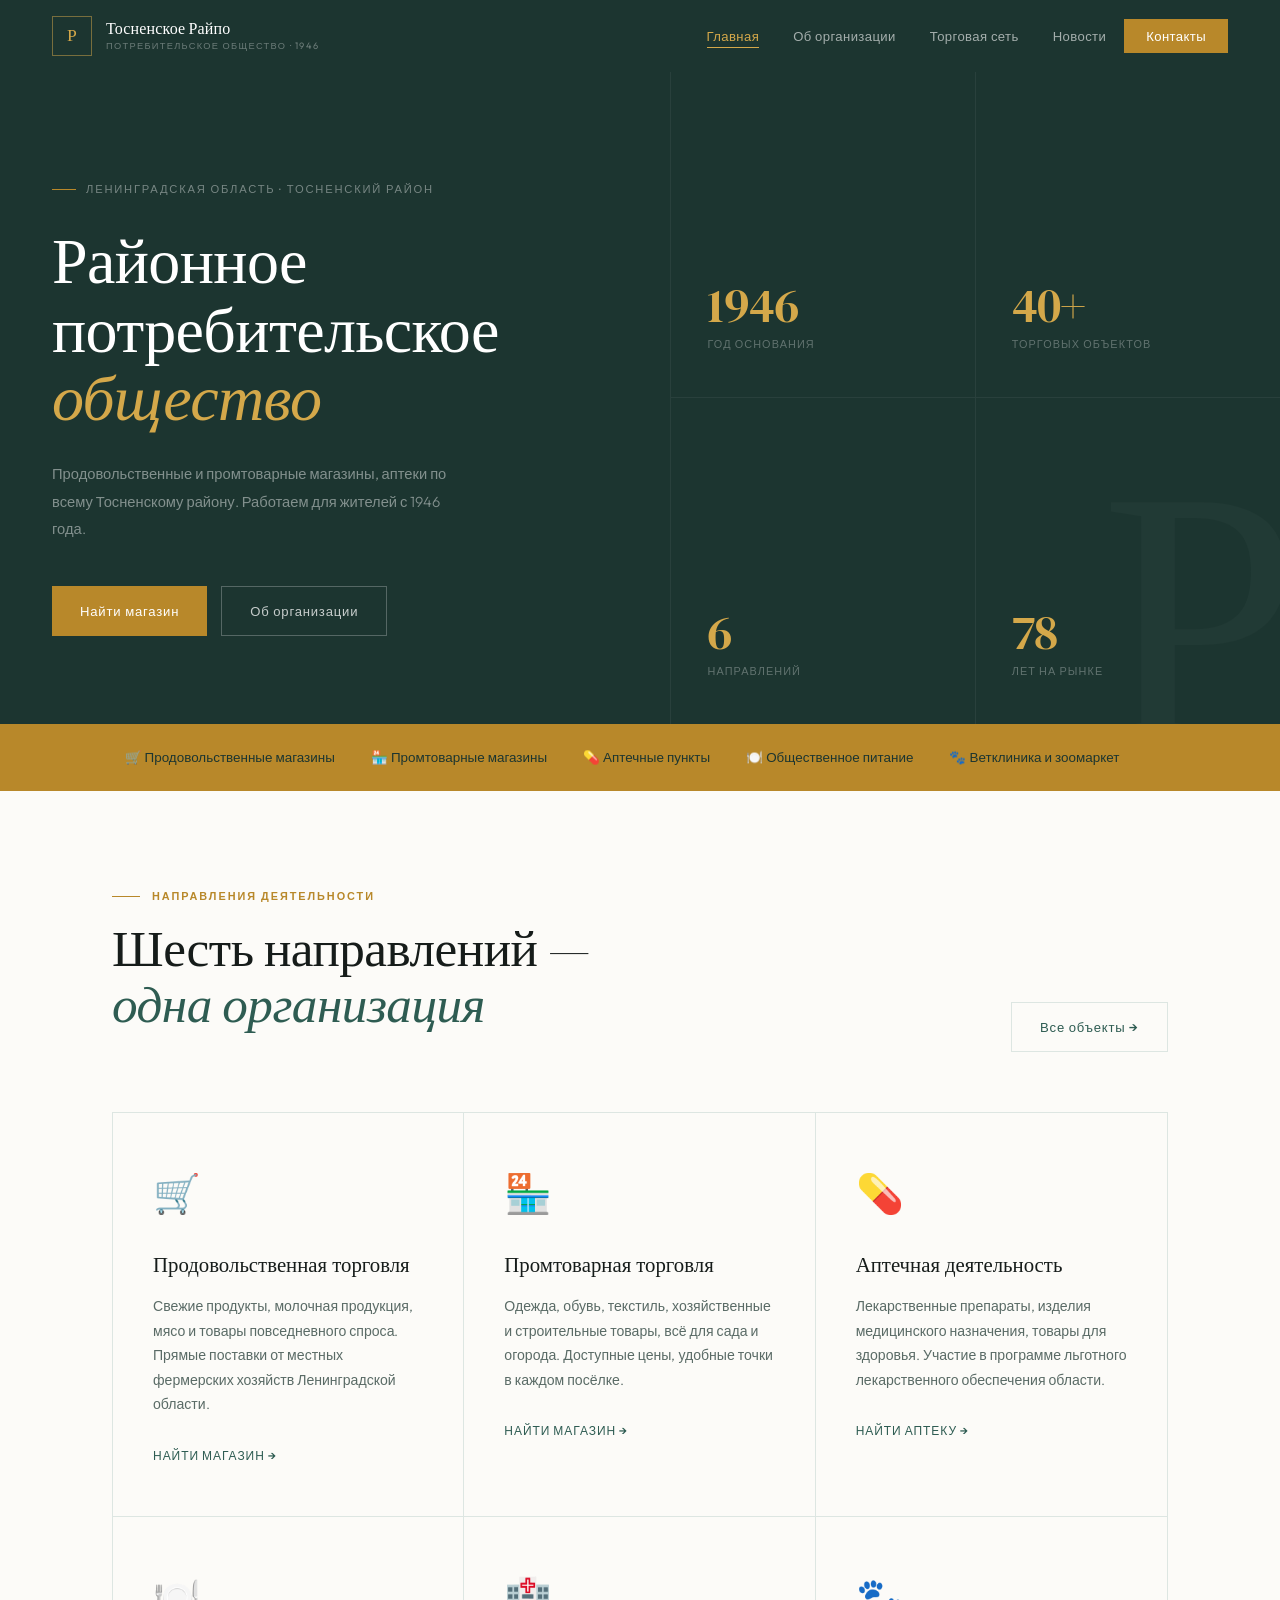
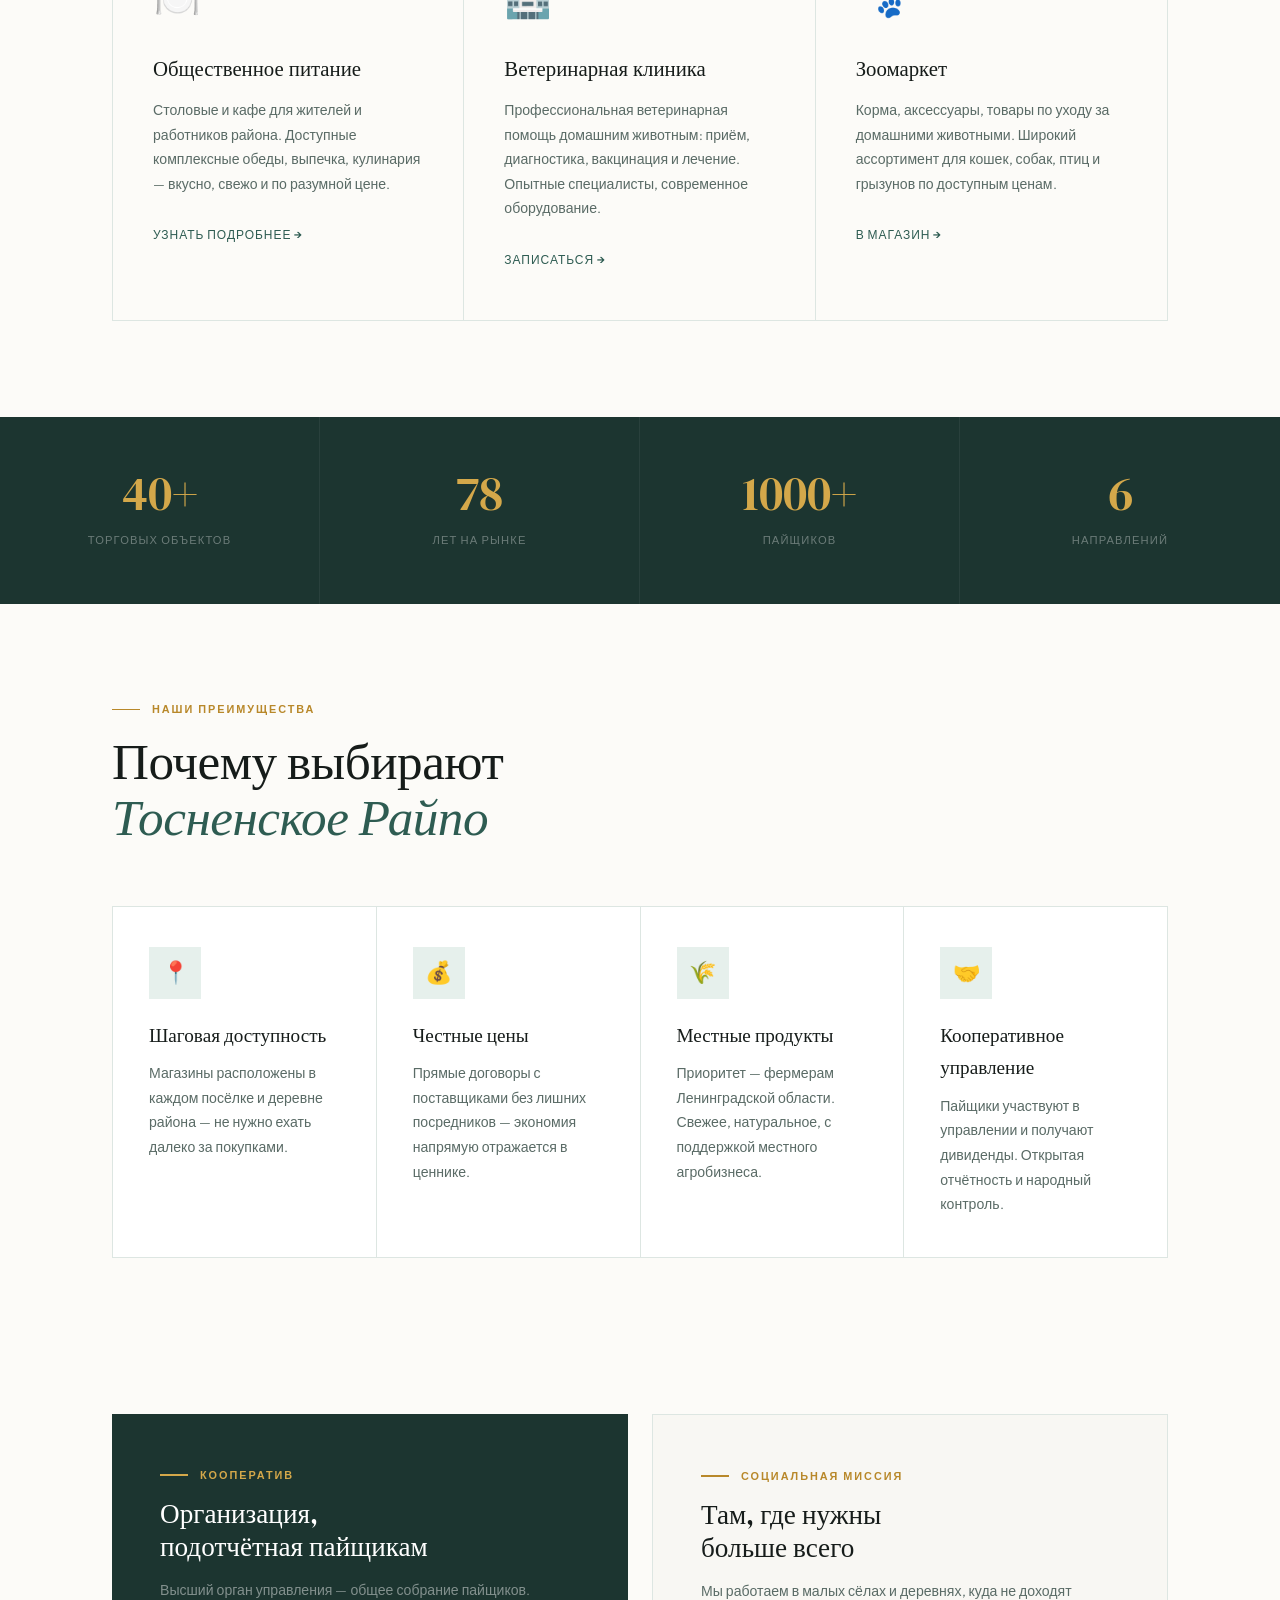
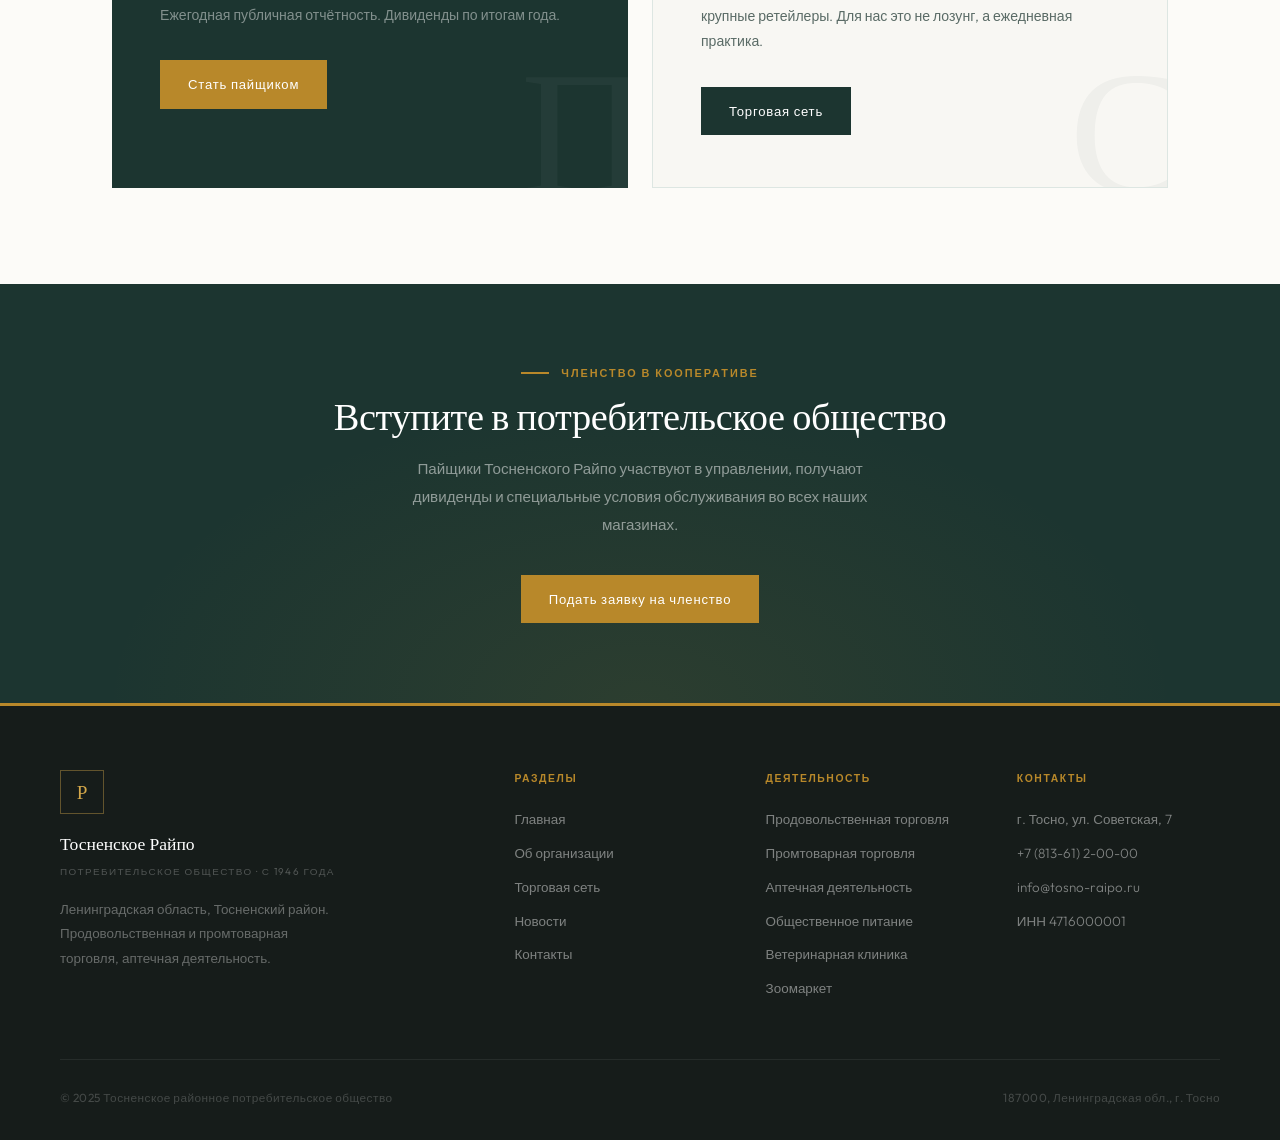
==== commit 29d55070: "Add files via upload" ====
--- a/index.html
+++ b/index.html
@@ -103,7 +103,7 @@
       display: flex; align-items: center; gap: 12px;
       padding: 22px 36px 22px 0;
       font-size: .84rem; font-weight: 500; color: var(--forest);
-      border-right: 1px solid rgba(28,53,48,.15);
+      /*border-right: 1px solid rgba(28,53,48,.15);*/
     }
     .is-item:last-child { border-right: none; }
     .is-item:first-child { padding-left: 0; }
@@ -197,6 +197,11 @@
       .is-item{ padding-left:0; padding-right:24px; font-size:.8rem; }
       .promo-card{ padding:40px 28px; }
     }
+
+    @media(max-width:400px){
+      .hero-title{ font-size:2.3rem; }
+    }
+ 
   </style>
 </head>
 <body data-page="home">
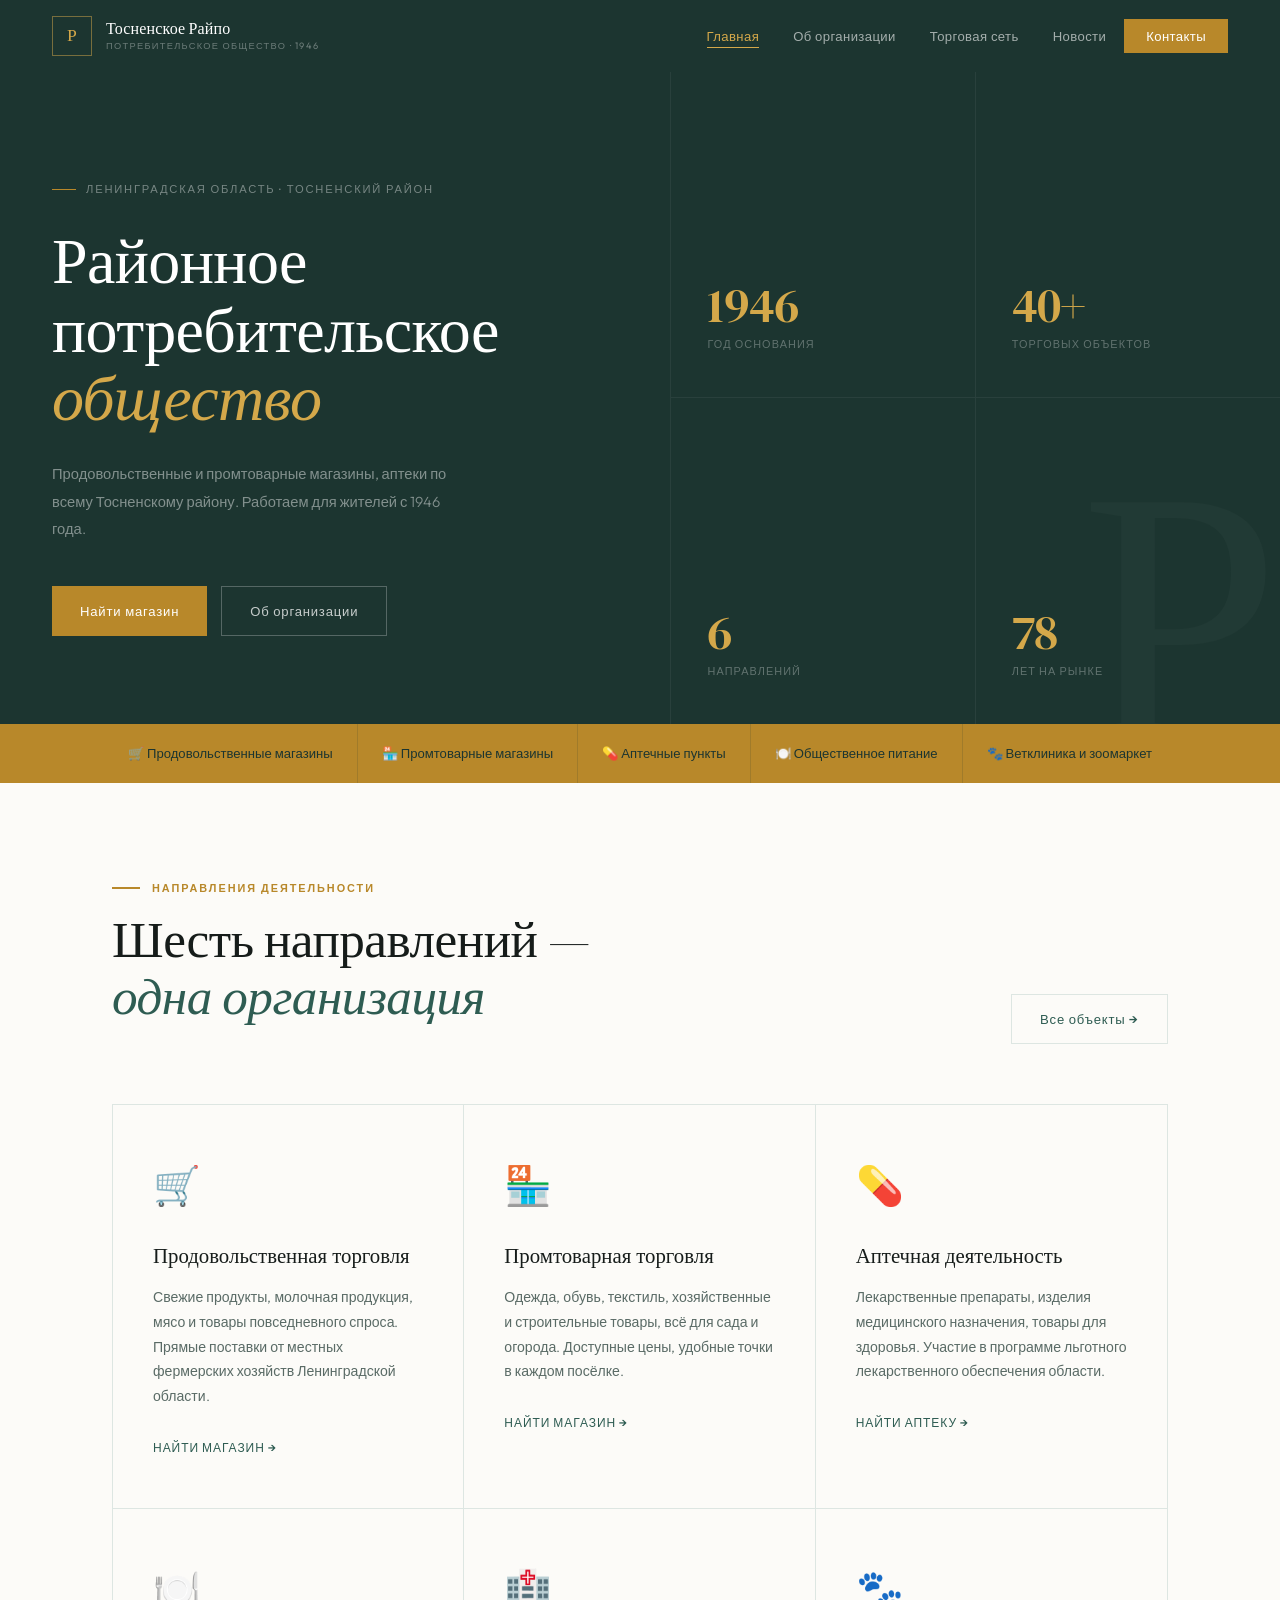
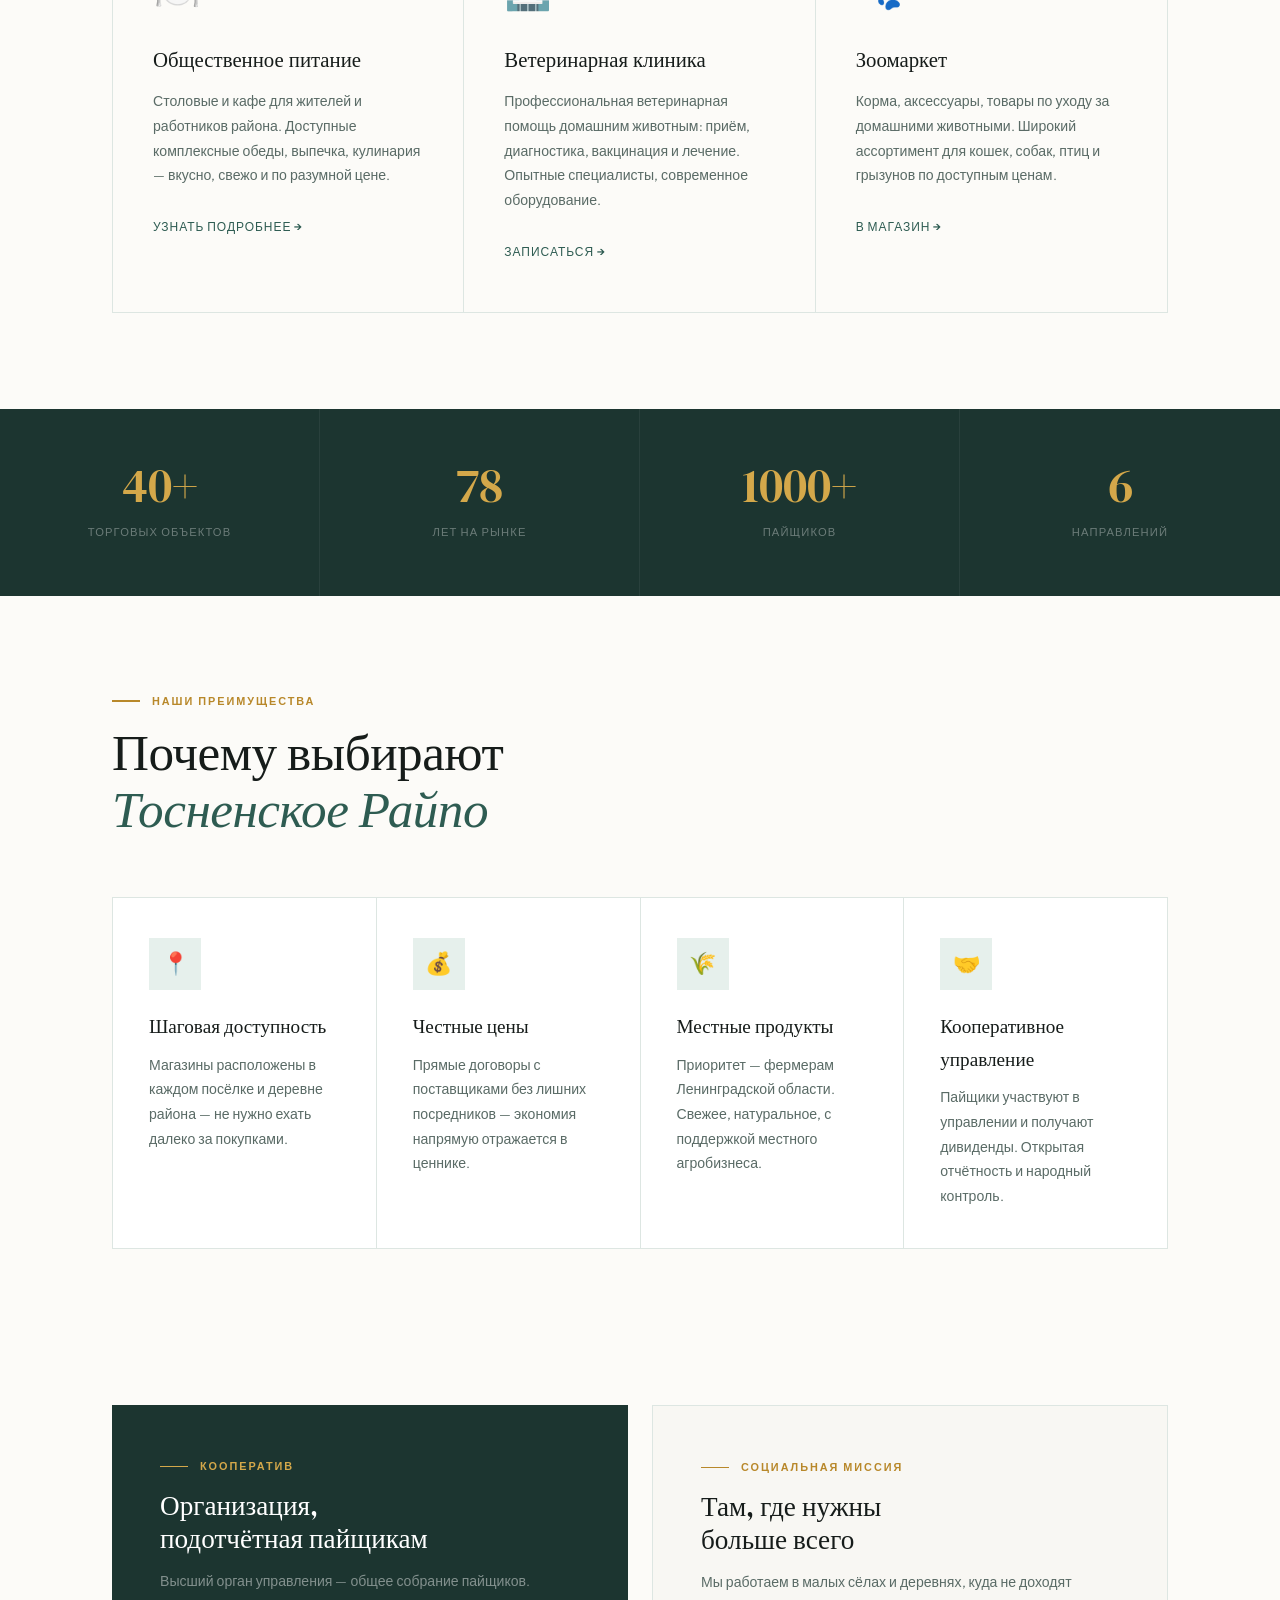
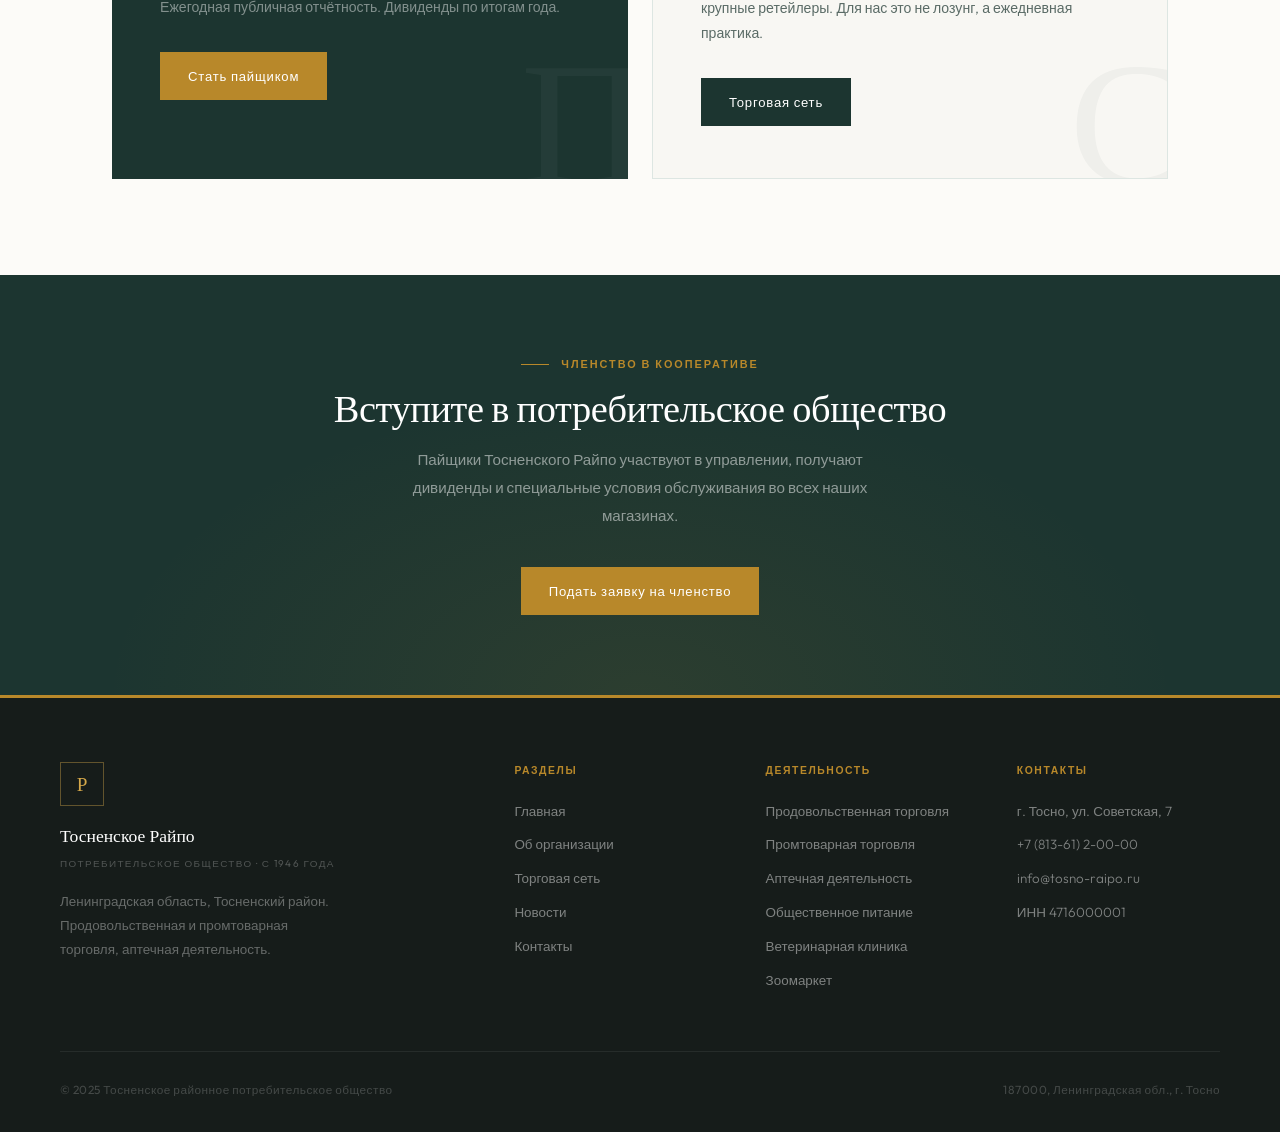
==== commit 75267c1a: "Add files via upload" ====
--- a/index.html
+++ b/index.html
@@ -16,7 +16,7 @@
       position: relative; overflow: hidden;
     }
     .hero-bg-text {
-      position: absolute; right: -20px; bottom: -40px;
+      position: absolute; right: 0; bottom: -40px; max-width: 100%; overflow: hidden;
       font-family: 'DM Serif Display', serif;
       font-size: 28vw; line-height: .85;
       color: rgba(255,255,255,.025); pointer-events: none;
@@ -97,16 +97,17 @@
     .intro-strip {
       background: var(--gold);
       padding: 0 52px;
-      display: flex; align-items: stretch; justify-content: center; overflow: hidden;
+      display: flex; align-items: center; justify-content: center;
+      flex-wrap: wrap; overflow: hidden; gap: 0;
     }
     .is-item {
-      display: flex; align-items: center; gap: 12px;
-      padding: 22px 36px 22px 0;
-      font-size: .84rem; font-weight: 500; color: var(--forest);
-      /*border-right: 1px solid rgba(28,53,48,.15);*/
+      display: flex; align-items: center; gap: 10px;
+      padding: 18px 24px;
+      font-size: .82rem; font-weight: 500; color: var(--forest);
+      border-right: 1px solid rgba(28,53,48,.15);
+      white-space: nowrap;
     }
     .is-item:last-child { border-right: none; }
-    .is-item:first-child { padding-left: 0; }
 
     /* ── DIRECTIONS SPLIT ── */
     .dir-split {
@@ -184,7 +185,7 @@
       .hero{ grid-template-columns:1fr; min-height:auto; }
       .hero-left{ padding:72px 32px 48px; }
       .hero-right{ border-left:none; border-top:1px solid rgba(255,255,255,.06); }
-      .intro-strip{ padding:0 32px; flex-wrap:wrap; }
+      .intro-strip{ padding:4px 20px; gap:0; }
       .dir-split{ grid-template-columns:1fr; }
       .dir-panel{ border-right:none; border-bottom:1px solid var(--rule); }
       .dir-panel:last-child{ border-bottom:none; }
@@ -193,8 +194,8 @@
     @media(max-width:768px){
       .hero-left{ padding:60px 20px 40px; }
       .hero-stat { padding:28px 24px; min-height:120px; }
-      .intro-strip{ padding:0 20px; }
-      .is-item{ padding-left:0; padding-right:24px; font-size:.8rem; }
+      .intro-strip{ padding:4px 16px; }
+      .is-item{ padding:14px 16px; font-size:.78rem; }
       .promo-card{ padding:40px 28px; }
     }
 
--- a/style.css
+++ b/style.css
@@ -24,7 +24,13 @@
 
 /* ── RESET ── */
 *, *::before, *::after { margin: 0; padding: 0; box-sizing: border-box; }
-html { scroll-behavior: smooth; }
+
+/* Глобальная защита от горизонтального переполнения */
+img, video, iframe, table { max-width: 100%; }
+html {
+  scroll-behavior: smooth;
+  overflow-x: hidden; /* iOS Safari fix — overflow-x on body alone is insufficient */
+}
 body {
   font-family: 'Outfit', sans-serif;
   background: var(--paper);
@@ -32,6 +38,7 @@
   line-height: 1.7;
   padding-top: 72px;
   overflow-x: hidden;
+  max-width: 100%;
 }
 
 /* ════════════════
@@ -57,6 +64,7 @@
 /* ── NAVIGATION ── */
 nav {
   position: fixed; top: 0; left: 0; right: 0; z-index: 300;
+  max-width: 100vw;
   height: 72px;
   background: var(--forest);
   display: flex; align-items: center;
@@ -409,7 +417,7 @@
   nav{ padding:0 20px; }
   .nav-links{ display:none; }
   .burger{ display:flex; }
-  .section{ padding:60px 20px; }
+  .section{ padding:60px 20px; max-width: 518px;}
   .page-hero{ padding:52px 20px 44px; }
   .band{ padding:56px 20px; }
   footer{ padding:48px 20px 28px; }
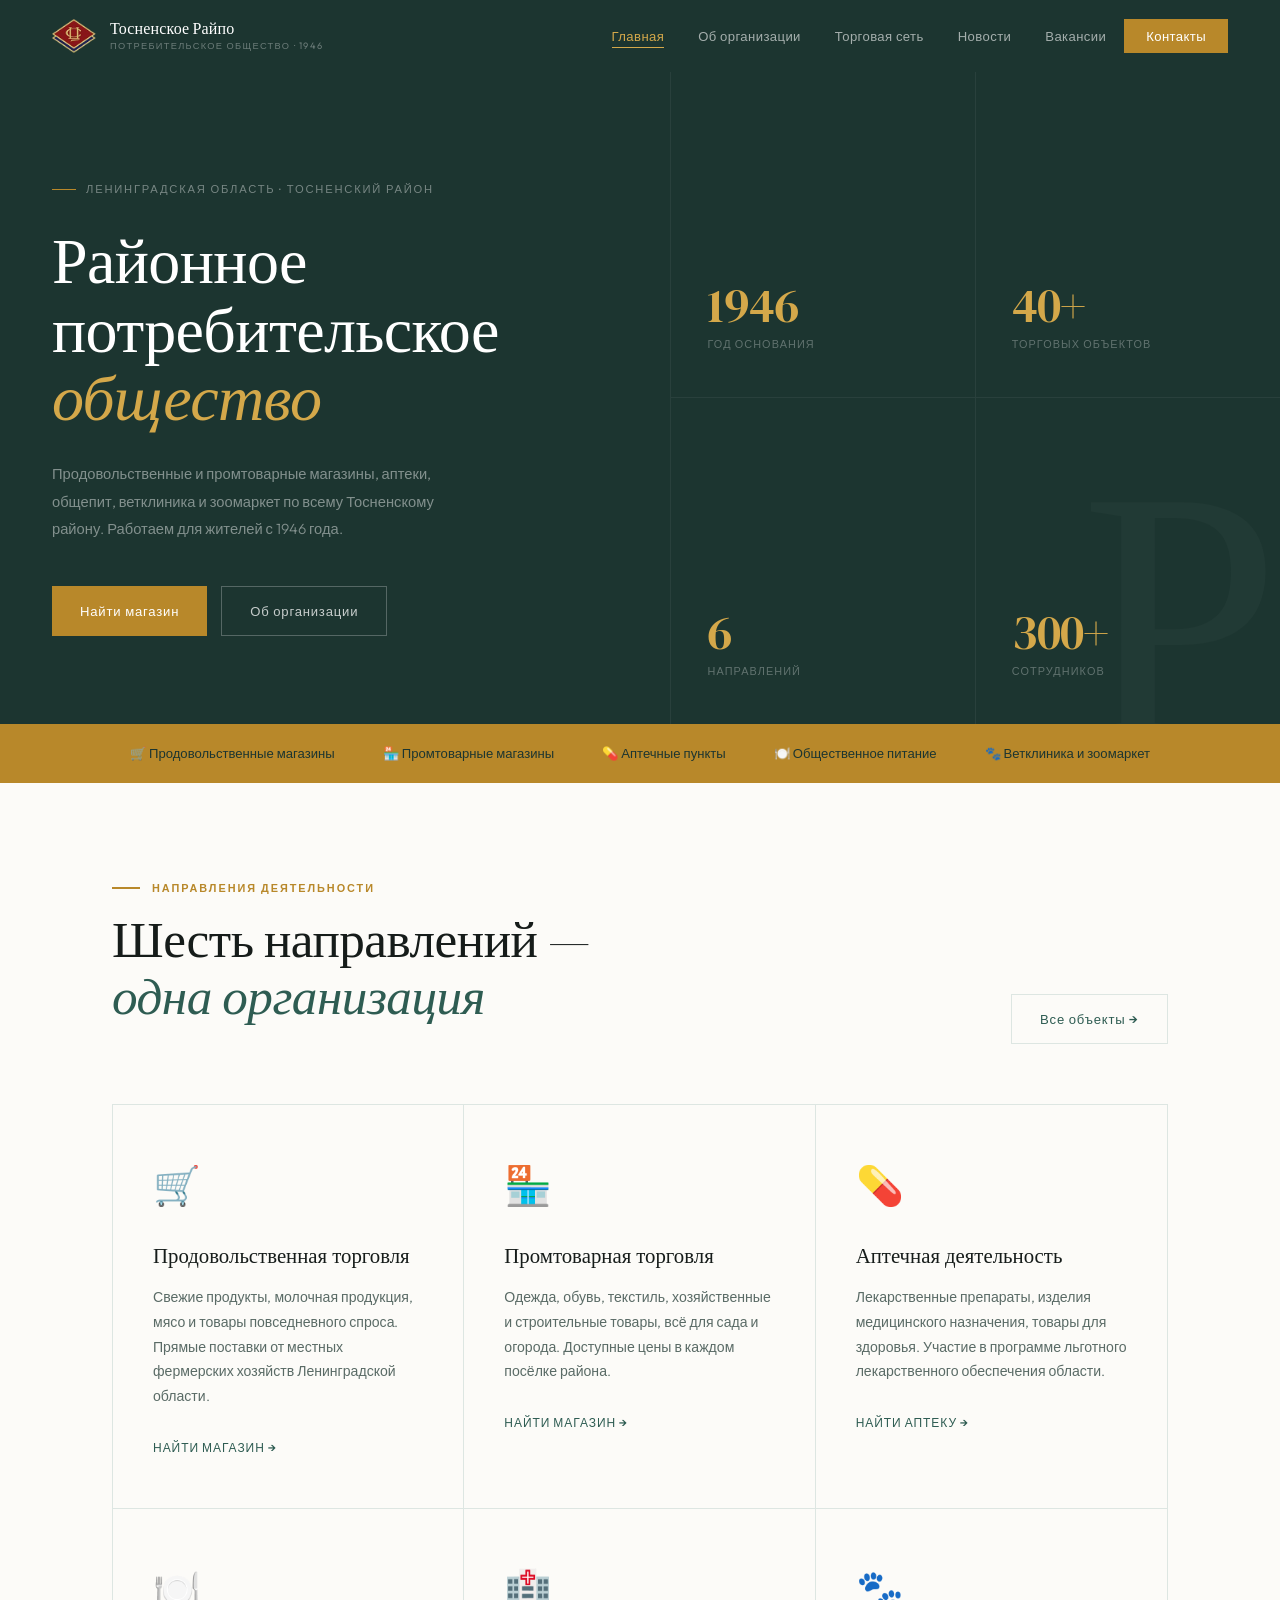
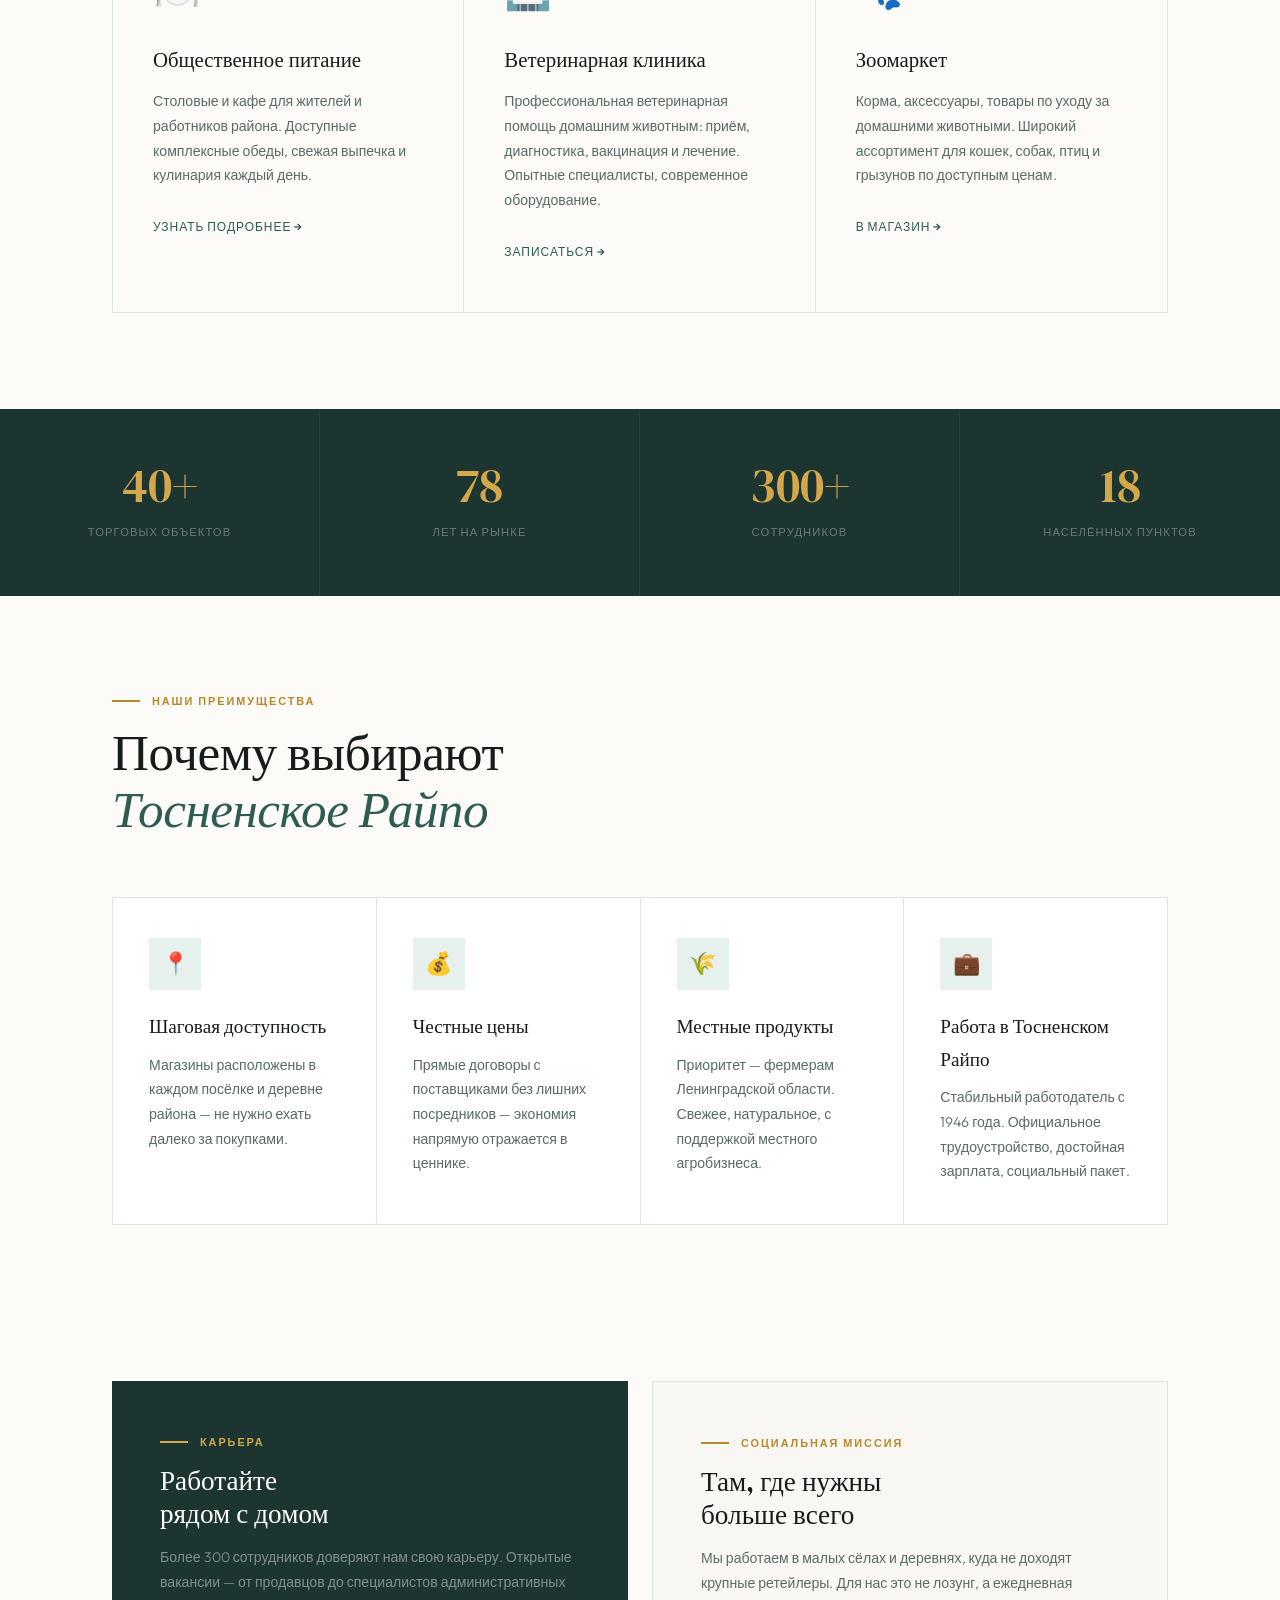
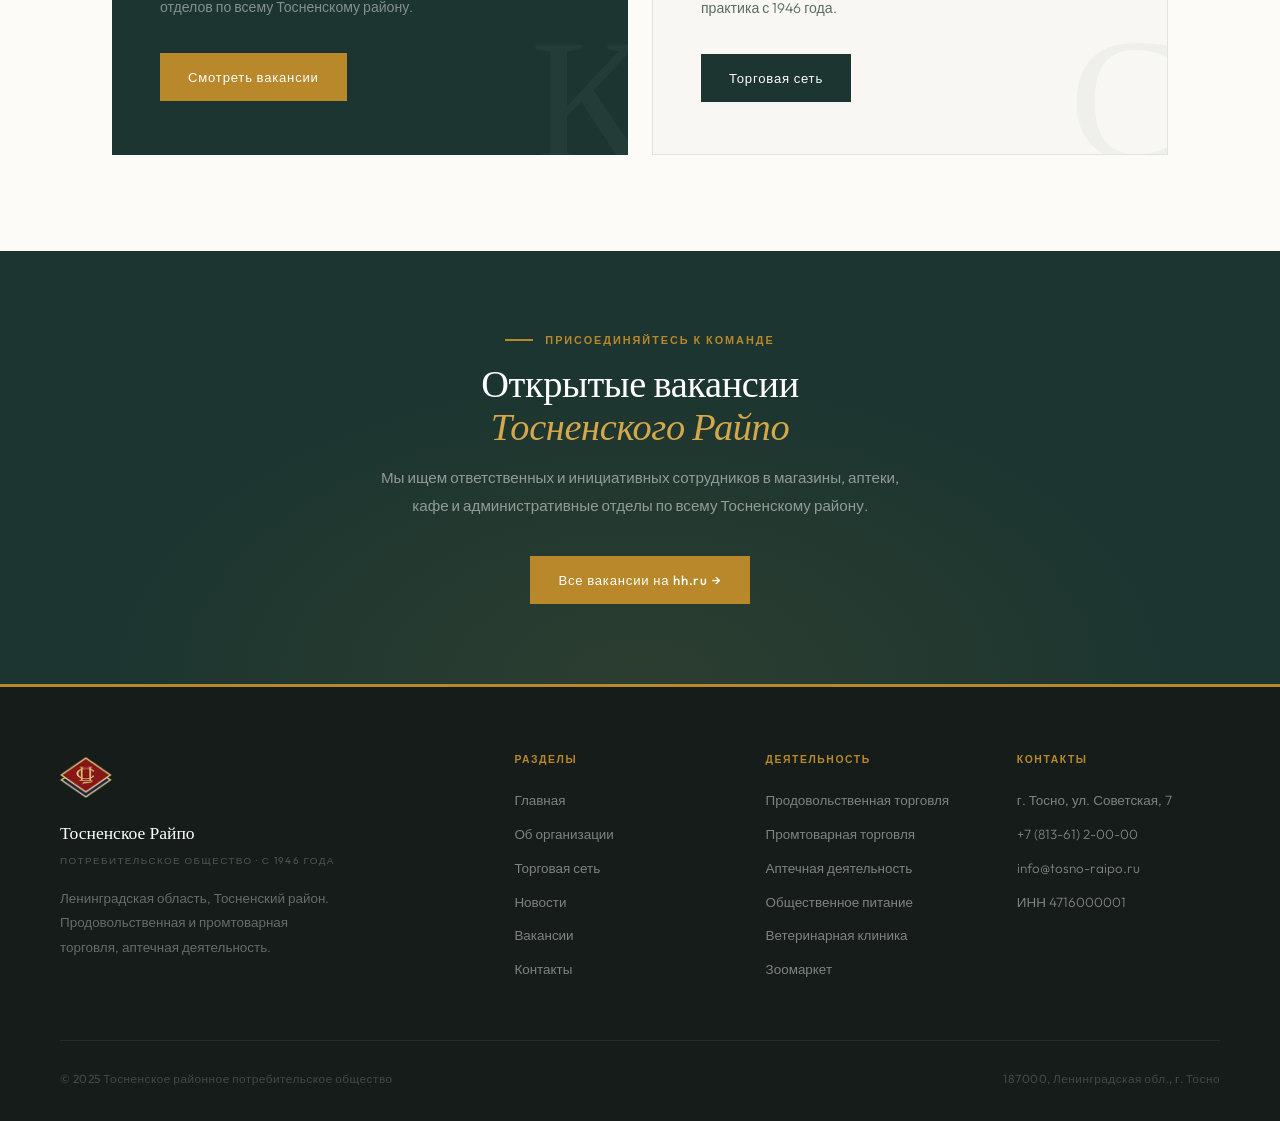
==== commit 45af8b40: "Add files via upload" ====
--- a/index.html
+++ b/index.html
@@ -38,15 +38,13 @@
       margin-bottom: 28px;
     }
     .hero-eyebrow::before {
-      content: ''; width: 24px; height: 1.5px;
-      background: var(--gold);
+      content: ''; width: 24px; height: 1.5px; background: var(--gold);
     }
     .hero-title {
       font-family: 'DM Serif Display', serif;
       font-size: clamp(2.8rem, 5vw, 5rem);
       font-weight: 400; line-height: 1.07;
-      color: var(--white); letter-spacing: -.01em;
-      margin-bottom: 28px;
+      color: var(--white); letter-spacing: -.01em; margin-bottom: 28px;
     }
     .hero-title em { display: block; font-style: italic; color: var(--gold-light); }
     .hero-desc {
@@ -56,7 +54,6 @@
     }
     .hero-btns { display: flex; gap: 14px; flex-wrap: wrap; }
 
-    /* Анимация появления hero-элементов */
     .hero-eyebrow { animation: slideUp .7s .1s both; }
     .hero-title   { animation: slideUp .7s .25s both; }
     .hero-desc    { animation: slideUp .7s .4s both; }
@@ -68,7 +65,7 @@
 
     .hero-right {
       display: grid; grid-template-columns: 1fr 1fr;
-      border-left: 1px solid rgba(255,255,255,.06);
+     border-left: 1px solid rgba(255,255,255,.06);
       position: relative; z-index: 1;
     }
     .hero-stat {
@@ -76,8 +73,7 @@
       border-bottom: 1px solid rgba(255,255,255,.06);
       border-right: 1px solid rgba(255,255,255,.06);
       display: flex; flex-direction: column; justify-content: flex-end;
-      min-height: 165px;
-      animation: fadeIn .8s both;
+      min-height: 165px; animation: fadeIn .8s both;
     }
     .hero-stat:nth-child(1){ animation-delay:.3s }
     .hero-stat:nth-child(2){ animation-delay:.4s; border-right:none }
@@ -88,8 +84,7 @@
     .hs-val {
       font-family: 'DM Serif Display', serif;
       font-size: 3rem; line-height: 1;
-      color: var(--gold-light); margin-bottom: 6px;
-      letter-spacing: -.02em;
+      color: var(--gold-light); margin-bottom: 6px; letter-spacing: -.02em;
     }
     .hs-lbl { font-size: .68rem; color: rgba(255,255,255,.3); text-transform: uppercase; letter-spacing: .1em; }
 
@@ -104,25 +99,22 @@
       display: flex; align-items: center; gap: 10px;
       padding: 18px 24px;
       font-size: .82rem; font-weight: 500; color: var(--forest);
-      border-right: 1px solid rgba(28,53,48,.15);
+      /*border-right: 1px solid rgba(28,53,48,.15);*/
       white-space: nowrap;
     }
     .is-item:last-child { border-right: none; }
 
-    /* ── DIRECTIONS SPLIT ── */
+    /* ── DIRECTIONS ── */
     .dir-split {
       display: grid; grid-template-columns: 1fr 1fr 1fr;
-      border: 1px solid var(--rule); margin-top: 60px;
-      overflow: hidden;
+      border: 1px solid var(--rule); margin-top: 60px; overflow: hidden;
     }
     .dir-panel:nth-child(3) { border-right: none; }
     .dir-panel:nth-child(n+4) { border-top: 1px solid var(--rule); }
     .dir-panel:nth-child(6) { border-right: none; }
     .dir-panel {
-      padding: 48px 40px;
-      border-right: 1px solid var(--rule);
-      transition: background .3s;
-      position: relative;
+      padding: 48px 40px; border-right: 1px solid var(--rule);
+      transition: background .3s; position: relative;
     }
     .dir-panel:last-child { border-right: none; }
     .dir-panel::before {
@@ -135,12 +127,10 @@
     .dir-panel:hover { background: var(--ivory); }
     .dir-panel:hover::before { transform: scaleX(1); }
     .dir-panel:hover .dir-icon { transform: translateY(-3px); }
-
     .dir-icon { font-size: 2.4rem; margin-bottom: 20px; display: block; transition: transform .3s; }
     .dir-panel h3 {
       font-family: 'DM Serif Display', serif;
-      font-size: 1.3rem; font-weight: 400;
-      color: var(--ink); margin-bottom: 12px;
+      font-size: 1.3rem; font-weight: 400; color: var(--ink); margin-bottom: 12px;
     }
     .dir-panel p { font-size: .88rem; color: var(--muted); line-height: 1.75; font-weight: 300; margin-bottom: 24px; }
     .dir-link {
@@ -152,7 +142,7 @@
     }
     .dir-link:hover { gap: 10px; color: var(--gold); }
 
-    /* ── TWO-COL PROMO ── */
+    /* ── PROMO SPLIT ── */
     .promo-split {
       display: grid; grid-template-columns: 1fr 1fr;
       gap: 24px; margin-top: 60px;
@@ -198,16 +188,11 @@
       .is-item{ padding:14px 16px; font-size:.78rem; }
       .promo-card{ padding:40px 28px; }
     }
-
-    @media(max-width:400px){
-      .hero-title{ font-size:2.3rem; }
-    }
- 
+    @media(max-width:400px){ .hero-title{ font-size:2.3rem; } }
   </style>
 </head>
 <body data-page="home">
 
-  <!-- HERO -->
   <section class="hero">
     <div class="hero-bg-text">Р</div>
     <div class="hero-left">
@@ -215,7 +200,7 @@
       <h1 class="hero-title">
         Районное<br>потребительское<br><em>общество</em>
       </h1>
-      <p class="hero-desc">Продовольственные и промтоварные магазины, аптеки по всему Тосненскому району. Работаем для жителей с 1946 года.</p>
+      <p class="hero-desc">Продовольственные и промтоварные магазины, аптеки, общепит, ветклиника и зоомаркет по всему Тосненскому району. Работаем для жителей с 1946 года.</p>
       <div class="hero-btns">
         <a href="stores.html" class="btn btn-gold">Найти магазин</a>
         <a href="about.html"  class="btn btn-outline-light">Об организации</a>
@@ -225,11 +210,10 @@
       <div class="hero-stat"><div class="hs-val">1946</div><div class="hs-lbl">год основания</div></div>
       <div class="hero-stat"><div class="hs-val">40+</div><div class="hs-lbl">торговых объектов</div></div>
       <div class="hero-stat"><div class="hs-val">6</div><div class="hs-lbl">направлений</div></div>
-      <div class="hero-stat"><div class="hs-val">78</div><div class="hs-lbl">лет на рынке</div></div>
+      <div class="hero-stat"><div class="hs-val">300+</div><div class="hs-lbl">сотрудников</div></div>
     </div>
   </section>
 
-  <!-- INTRO STRIP -->
   <div class="intro-strip">
     <div class="is-item">🛒 Продовольственные магазины</div>
     <div class="is-item">🏪 Промтоварные магазины</div>
@@ -255,7 +239,7 @@
       <div class="dir-panel reveal reveal-d2">
         <span class="dir-icon">🏪</span>
         <h3>Промтоварная торговля</h3>
-        <p>Одежда, обувь, текстиль, хозяйственные и строительные товары, всё для сада и огорода. Доступные цены, удобные точки в каждом посёлке.</p>
+        <p>Одежда, обувь, текстиль, хозяйственные и строительные товары, всё для сада и огорода. Доступные цены в каждом посёлке района.</p>
         <a href="stores.html" class="dir-link">Найти магазин →</a>
       </div>
       <div class="dir-panel reveal reveal-d3">
@@ -267,7 +251,7 @@
       <div class="dir-panel reveal reveal-d1">
         <span class="dir-icon">🍽️</span>
         <h3>Общественное питание</h3>
-        <p>Столовые и кафе для жителей и работников района. Доступные комплексные обеды, выпечка, кулинария — вкусно, свежо и по разумной цене.</p>
+        <p>Столовые и кафе для жителей и работников района. Доступные комплексные обеды, свежая выпечка и кулинария каждый день.</p>
         <a href="stores.html" class="dir-link">Узнать подробнее →</a>
       </div>
       <div class="dir-panel reveal reveal-d2">
@@ -289,11 +273,11 @@
   <div class="data-bar">
     <div class="db-cell reveal reveal-d1"><span class="db-val">40+</span><span class="db-label">торговых объектов</span></div>
     <div class="db-cell reveal reveal-d2"><span class="db-val">78</span><span class="db-label">лет на рынке</span></div>
-    <div class="db-cell reveal reveal-d3"><span class="db-val">1000+</span><span class="db-label">пайщиков</span></div>
-    <div class="db-cell reveal reveal-d4"><span class="db-val">6</span><span class="db-label">направлений</span></div>
-  </div>
-
-  <!-- ПРОЧИЕ ПРЕИМУЩЕСТВА -->
+    <div class="db-cell reveal reveal-d3"><span class="db-val">300+</span><span class="db-label">сотрудников</span></div>
+    <div class="db-cell reveal reveal-d4"><span class="db-val">18</span><span class="db-label">населённых пунктов</span></div>
+  </div>
+
+  <!-- ПРЕИМУЩЕСТВА -->
   <div class="section">
     <div class="reveal"><div class="overline">Наши преимущества</div></div>
     <div class="reveal display" style="margin-bottom:0">Почему выбирают<br><em>Тосненское Райпо</em></div>
@@ -314,9 +298,9 @@
         <p>Приоритет — фермерам Ленинградской области. Свежее, натуральное, с поддержкой местного агробизнеса.</p>
       </div>
       <div class="gc reveal reveal-d4">
-        <div class="gc-icon">🤝</div>
-        <h3>Кооперативное управление</h3>
-        <p>Пайщики участвуют в управлении и получают дивиденды. Открытая отчётность и народный контроль.</p>
+        <div class="gc-icon">💼</div>
+        <h3>Работа в Тосненском Райпо</h3>
+        <p>Стабильный работодатель с 1946 года. Официальное трудоустройство, достойная зарплата, социальный пакет.</p>
       </div>
     </div>
   </div>
@@ -325,27 +309,28 @@
   <div class="section" style="padding-top:0">
     <div class="promo-split">
       <div class="promo-card promo-dark reveal reveal-left">
-        <div class="overline" style="color:var(--gold-light)">Кооператив</div>
-        <h3>Организация,<br>подотчётная пайщикам</h3>
-        <p>Высший орган управления — общее собрание пайщиков. Ежегодная публичная отчётность. Дивиденды по итогам года.</p>
-        <a href="about.html" class="btn btn-gold">Стать пайщиком</a>
-        <div class="promo-deco">П</div>
+        <div class="overline" style="color:var(--gold-light)">Карьера</div>
+        <h3>Работайте<br>рядом с домом</h3>
+        <p>Более 300 сотрудников доверяют нам свою карьеру. Открытые вакансии — от продавцов до специалистов административных отделов по всему Тосненскому району.</p>
+        <a href="careers.html" class="btn btn-gold">Смотреть вакансии</a>
+        <div class="promo-deco">К</div>
       </div>
       <div class="promo-card promo-light reveal reveal-right">
         <div class="overline">Социальная миссия</div>
         <h3>Там, где нужны<br>больше всего</h3>
-        <p>Мы работаем в малых сёлах и деревнях, куда не доходят крупные ретейлеры. Для нас это не лозунг, а ежедневная практика.</p>
+        <p>Мы работаем в малых сёлах и деревнях, куда не доходят крупные ретейлеры. Для нас это не лозунг, а ежедневная практика с 1946 года.</p>
         <a href="stores.html" class="btn btn-forest">Торговая сеть</a>
         <div class="promo-deco">С</div>
       </div>
     </div>
   </div>
 
+  <!-- BAND — ВАКАНСИИ -->
   <div class="band">
-    <div class="reveal overline" style="justify-content:center">Членство в кооперативе</div>
-    <div class="reveal display display-white" style="font-size:clamp(1.8rem,3vw,2.8rem)">Вступите в потребительское общество</div>
-    <p class="reveal lead" style="margin:0 auto 36px; color:rgba(255,255,255,.5)">Пайщики Тосненского Райпо участвуют в управлении, получают дивиденды и специальные условия обслуживания во всех наших магазинах.</p>
-    <a href="contacts.html" class="btn btn-gold reveal">Подать заявку на членство</a>
+    <div class="reveal overline" style="justify-content:center">Присоединяйтесь к команде</div>
+    <div class="reveal display display-white" style="font-size:clamp(1.8rem,3vw,2.8rem)">Открытые вакансии<br><em>Тосненского Райпо</em></div>
+    <p class="reveal lead" style="margin:0 auto 36px; color:rgba(255,255,255,.5)">Мы ищем ответственных и инициативных сотрудников в магазины, аптеки, кафе и административные отделы по всему Тосненскому району.</p>
+    <a href="careers.html" class="btn btn-gold reveal">Все вакансии на hh.ru →</a>
   </div>
 
   <script src="nav.js"></script>
--- a/style.css
+++ b/style.css
@@ -79,14 +79,12 @@
 
 .nav-logo { display:flex; align-items:center; gap:14px; text-decoration:none; }
 .nav-logo-mark {
-  width: 40px; height: 40px;
-  border: 1.5px solid rgba(212,168,74,.5);
+  width: 44px; height: 44px;
   display: flex; align-items: center; justify-content: center;
-  font-family: 'DM Serif Display', serif;
-  font-size: 1.1rem; color: var(--gold-light);
-  transition: border-color .3s, color .3s;
-}
-.nav-logo:hover .nav-logo-mark { border-color: var(--gold-light); }
+  flex-shrink: 0; transition: transform .3s;
+}
+.nav-logo-mark img { width: 100%; height: 100%; object-fit: contain; display: block; }
+.nav-logo:hover .nav-logo-mark { transform: scale(1.06); }
 .nav-logo-name {
   font-family: 'DM Serif Display', serif;
   font-size: 1rem; color: var(--white); line-height: 1.2;
@@ -368,12 +366,11 @@
   border-bottom: 1px solid rgba(255,255,255,.07);
 }
 .footer-logo-mark {
-  width: 44px; height: 44px;
-  border: 1.5px solid rgba(212,168,74,.4);
+  width: 52px; height: 52px;
   display: flex; align-items: center; justify-content: center;
-  font-family: 'DM Serif Display', serif;
-  font-size: 1.2rem; color: var(--gold-light); margin-bottom: 16px;
-}
+  margin-bottom: 16px;
+}
+.footer-logo-mark img { width: 100%; height: 100%; object-fit: contain; display: block; }
 .footer-name {
   font-family: 'DM Serif Display', serif;
   font-size: 1.1rem; color: var(--white); margin-bottom: 4px;
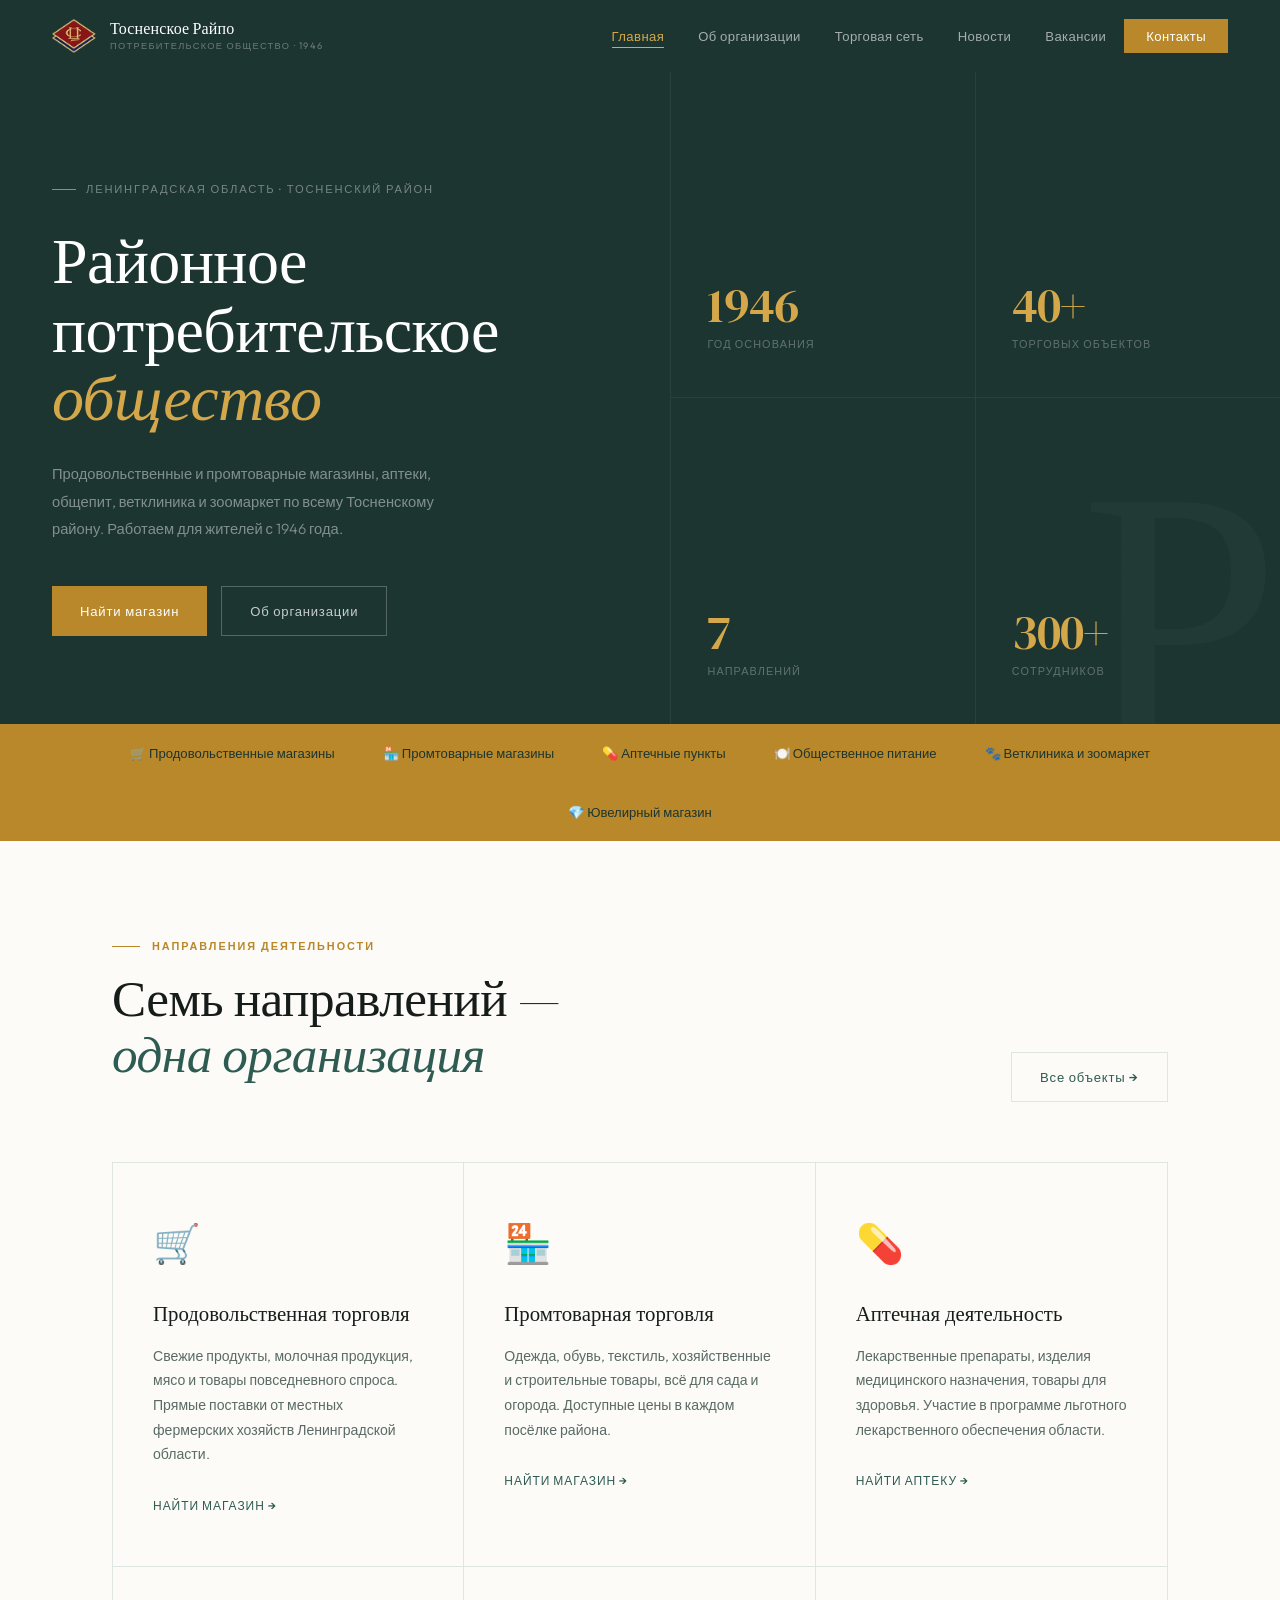
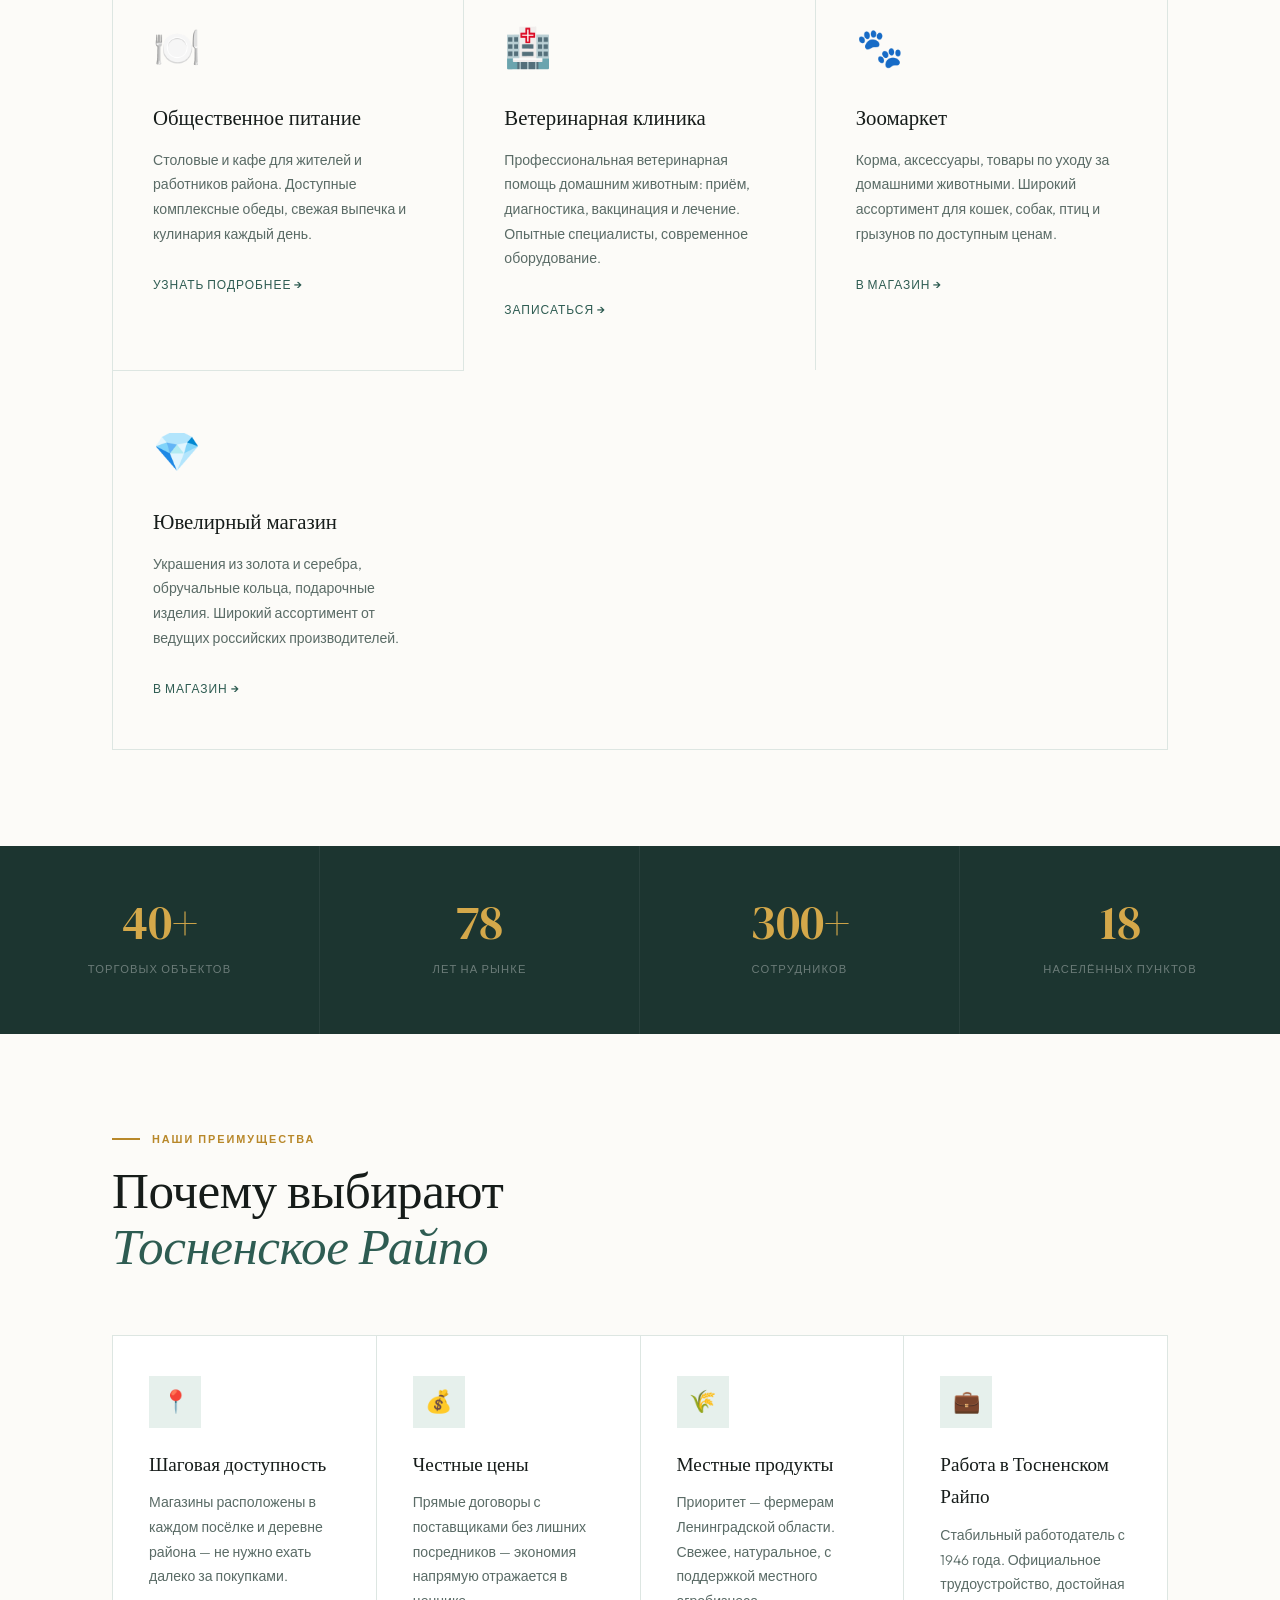
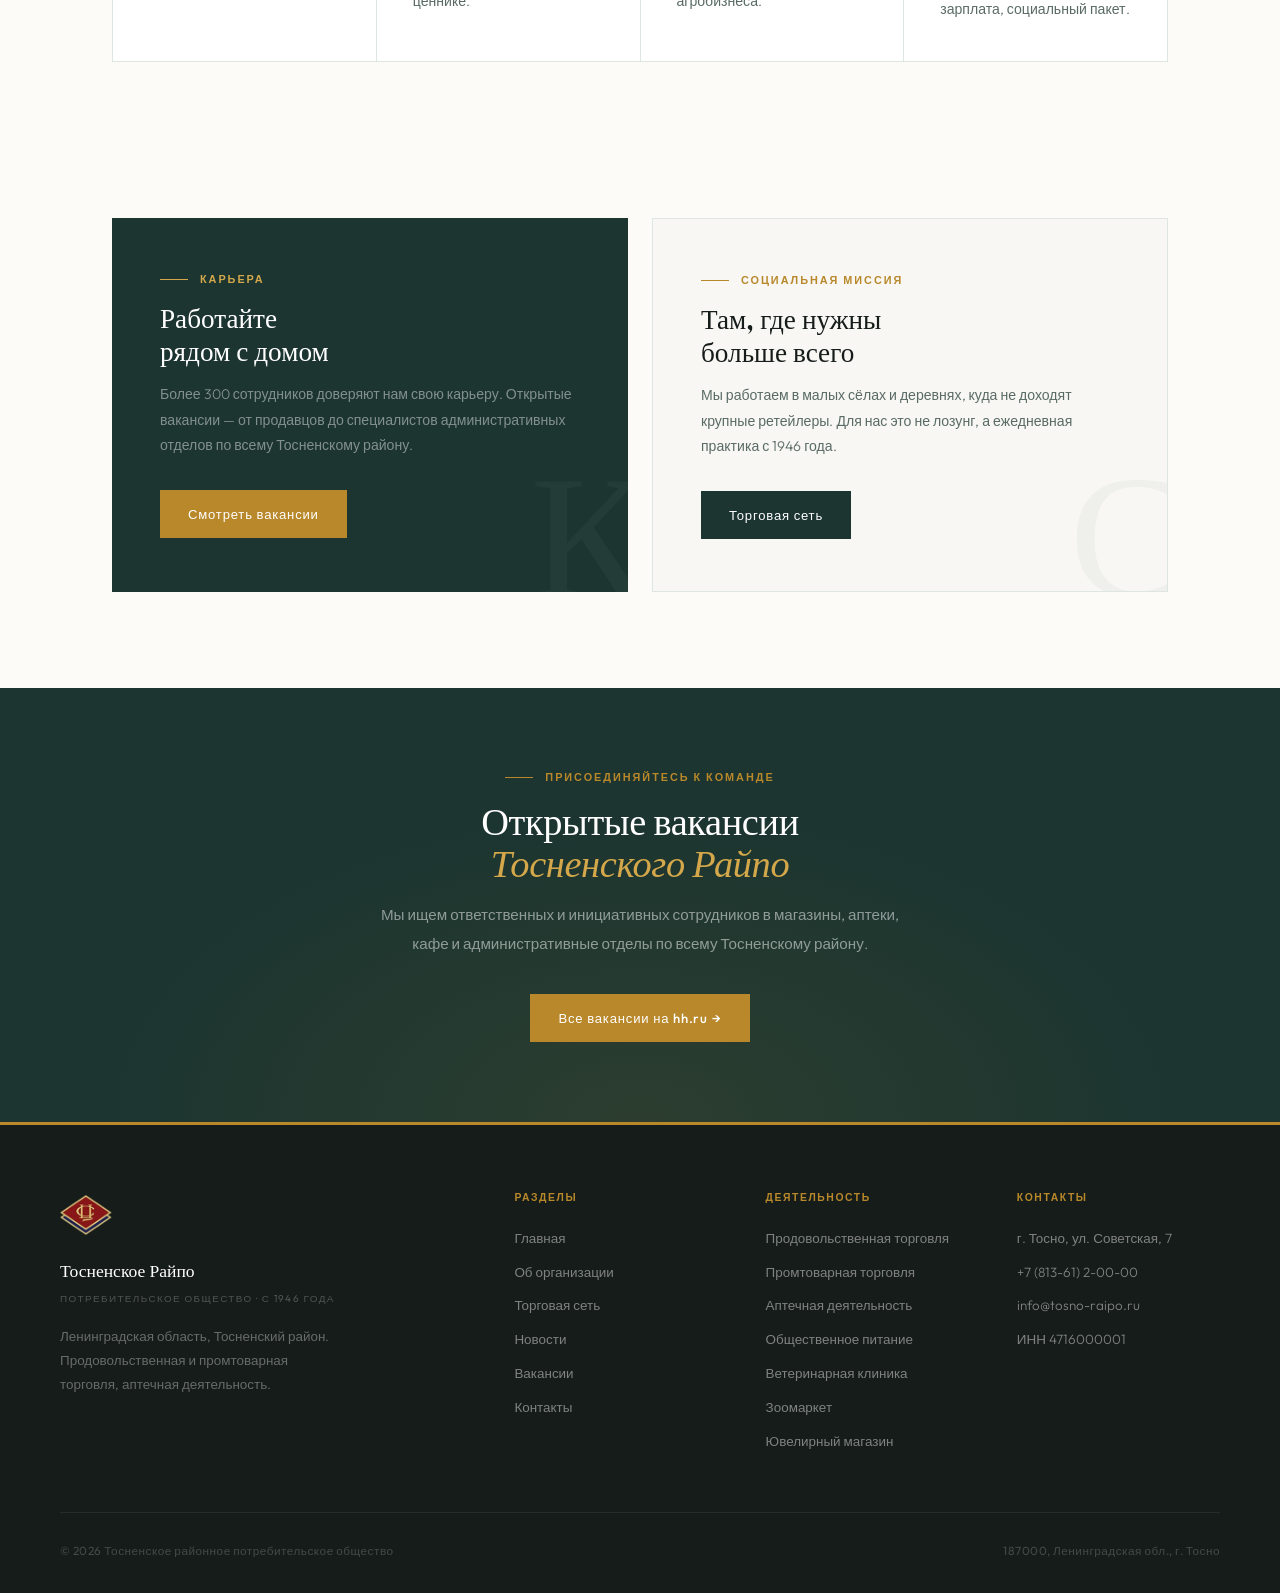
==== commit 98de15b8: "Add files via upload" ====
--- a/index.html
+++ b/index.html
@@ -65,7 +65,7 @@
 
     .hero-right {
       display: grid; grid-template-columns: 1fr 1fr;
-     border-left: 1px solid rgba(255,255,255,.06);
+      border-left: 1px solid rgba(255,255,255,.06);
       position: relative; z-index: 1;
     }
     .hero-stat {
@@ -99,7 +99,7 @@
       display: flex; align-items: center; gap: 10px;
       padding: 18px 24px;
       font-size: .82rem; font-weight: 500; color: var(--forest);
-      /*border-right: 1px solid rgba(28,53,48,.15);*/
+     /*border-right: 1px solid rgba(28,53,48,.15);*/
       white-space: nowrap;
     }
     .is-item:last-child { border-right: none; }
@@ -112,6 +112,7 @@
     .dir-panel:nth-child(3) { border-right: none; }
     .dir-panel:nth-child(n+4) { border-top: 1px solid var(--rule); }
     .dir-panel:nth-child(6) { border-right: none; }
+    .dir-panel:nth-child(7) { border-top: 1px solid var(--rule); border-right: none; }
     .dir-panel {
       padding: 48px 40px; border-right: 1px solid var(--rule);
       transition: background .3s; position: relative;
@@ -209,7 +210,7 @@
     <div class="hero-right">
       <div class="hero-stat"><div class="hs-val">1946</div><div class="hs-lbl">год основания</div></div>
       <div class="hero-stat"><div class="hs-val">40+</div><div class="hs-lbl">торговых объектов</div></div>
-      <div class="hero-stat"><div class="hs-val">6</div><div class="hs-lbl">направлений</div></div>
+      <div class="hero-stat"><div class="hs-val">7</div><div class="hs-lbl">направлений</div></div>
       <div class="hero-stat"><div class="hs-val">300+</div><div class="hs-lbl">сотрудников</div></div>
     </div>
   </section>
@@ -220,13 +221,14 @@
     <div class="is-item">💊 Аптечные пункты</div>
     <div class="is-item">🍽️ Общественное питание</div>
     <div class="is-item">🐾 Ветклиника и зоомаркет</div>
+    <div class="is-item">💎 Ювелирный магазин</div>
   </div>
 
   <!-- НАПРАВЛЕНИЯ -->
   <div class="section">
     <div class="reveal"><div class="overline">Направления деятельности</div></div>
     <div class="reveal" style="display:flex; align-items:flex-end; justify-content:space-between; flex-wrap:wrap; gap:20px">
-      <div class="display">Шесть направлений —<br><em>одна организация</em></div>
+      <div class="display">Семь направлений —<br><em>одна организация</em></div>
       <a href="stores.html" class="btn btn-ghost">Все объекты →</a>
     </div>
     <div class="dir-split">
@@ -264,6 +266,12 @@
         <span class="dir-icon">🐾</span>
         <h3>Зоомаркет</h3>
         <p>Корма, аксессуары, товары по уходу за домашними животными. Широкий ассортимент для кошек, собак, птиц и грызунов по доступным ценам.</p>
+        <a href="stores.html" class="dir-link">В магазин →</a>
+      </div>
+      <div class="dir-panel reveal reveal-d1">
+        <span class="dir-icon">💎</span>
+        <h3>Ювелирный магазин</h3>
+        <p>Украшения из золота и серебра, обручальные кольца, подарочные изделия. Широкий ассортимент от ведущих российских производителей.</p>
         <a href="stores.html" class="dir-link">В магазин →</a>
       </div>
     </div>
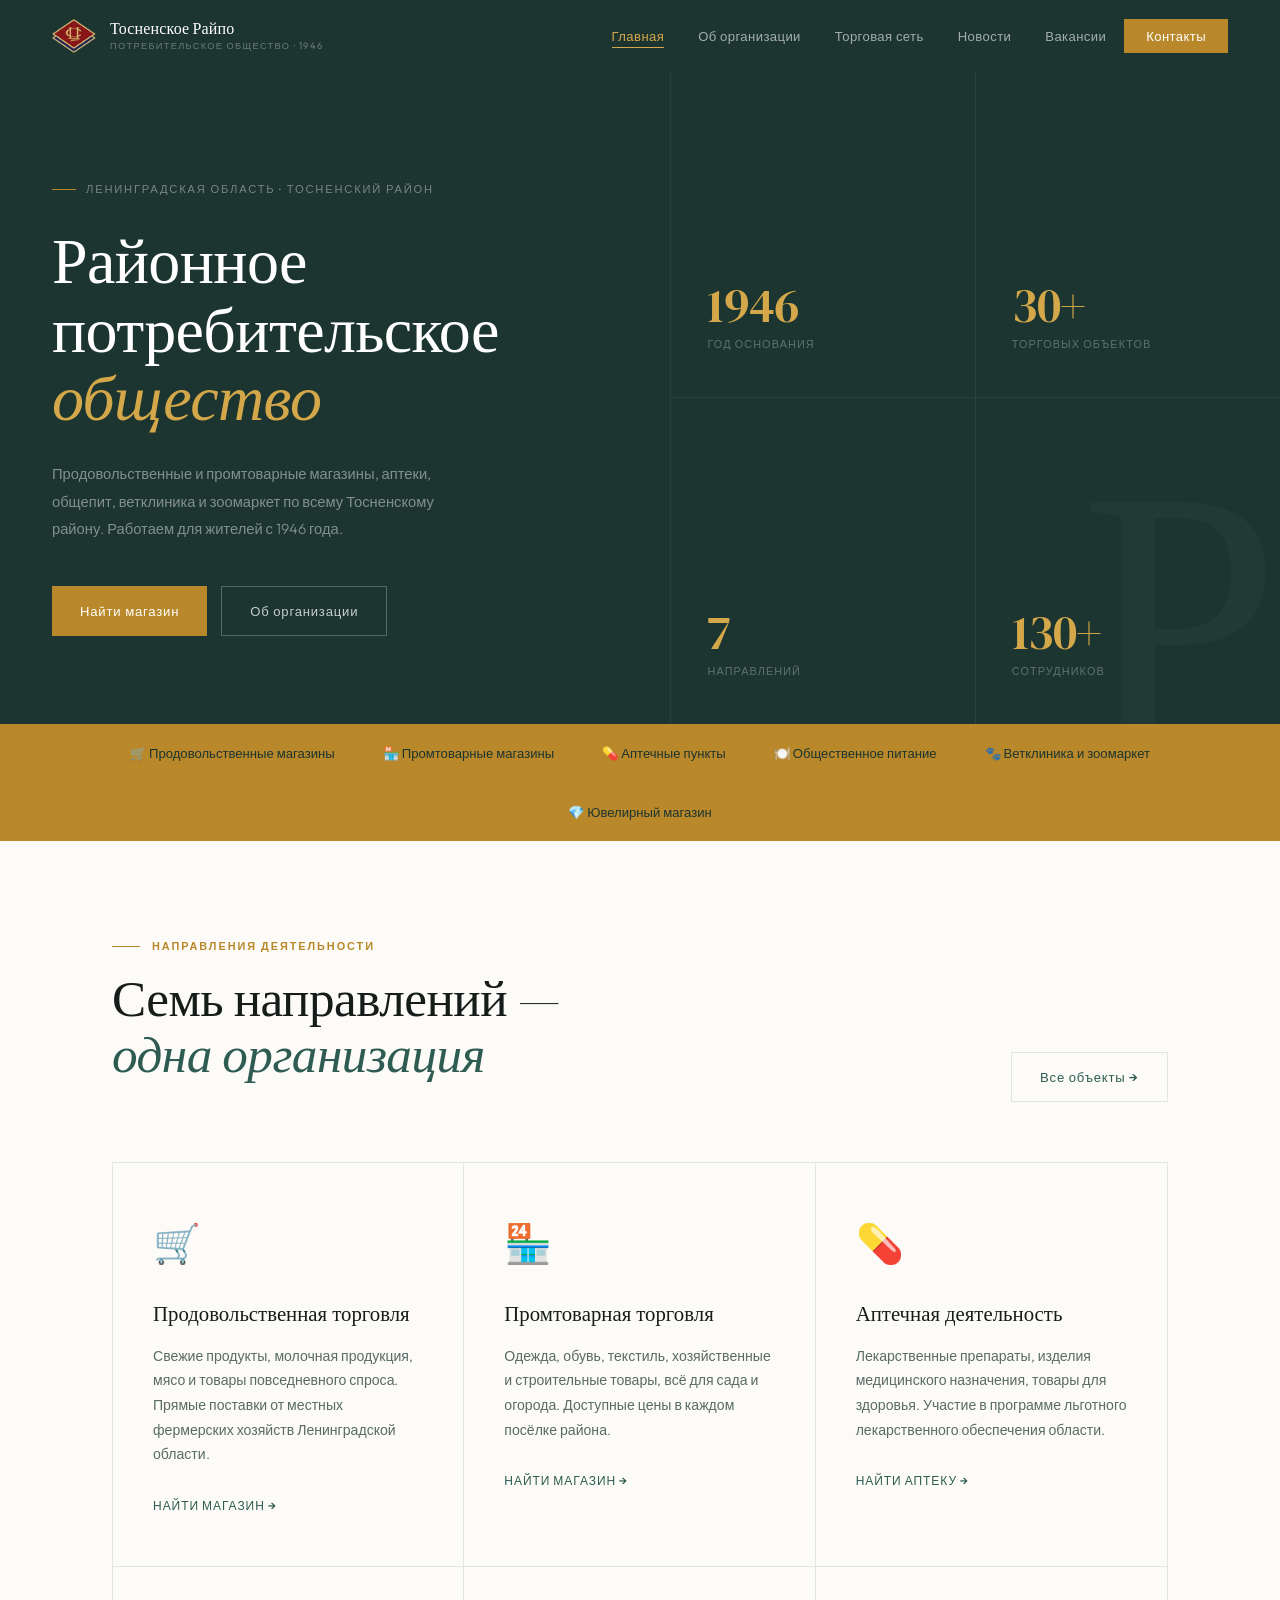
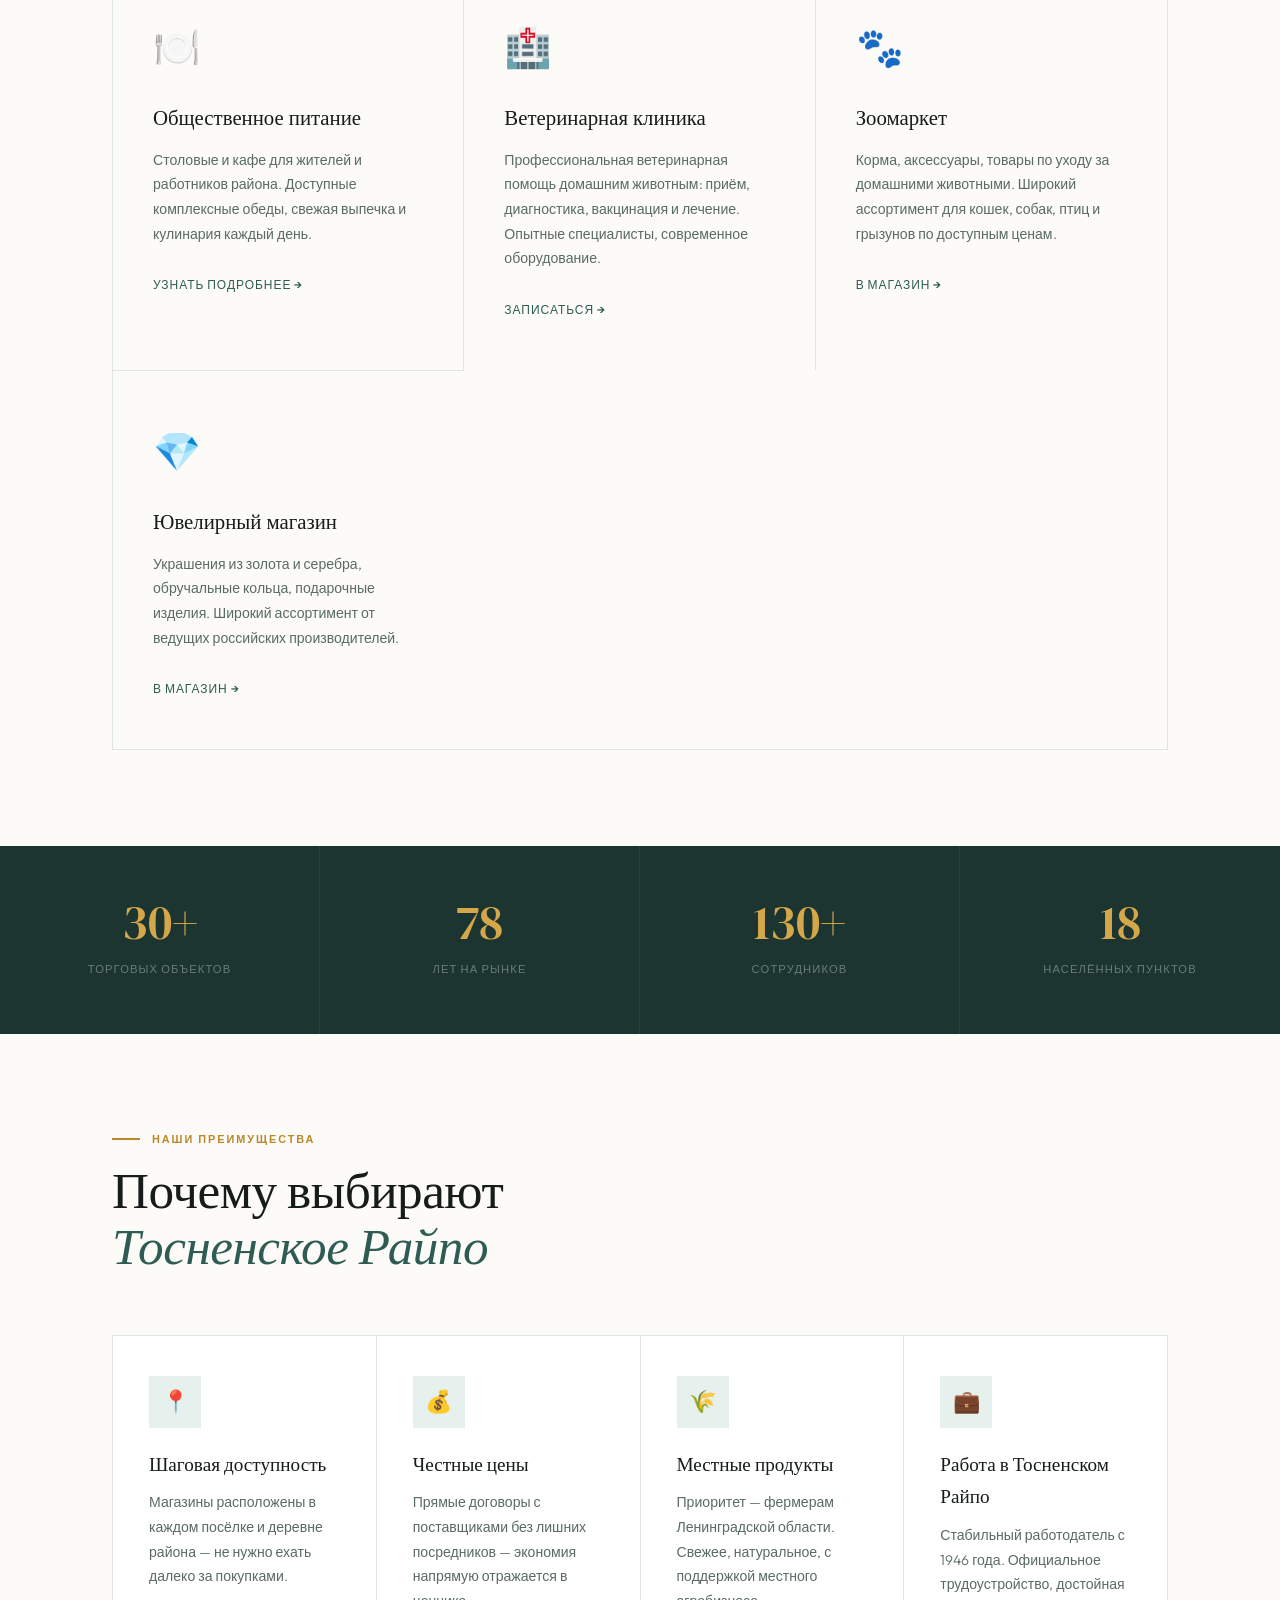
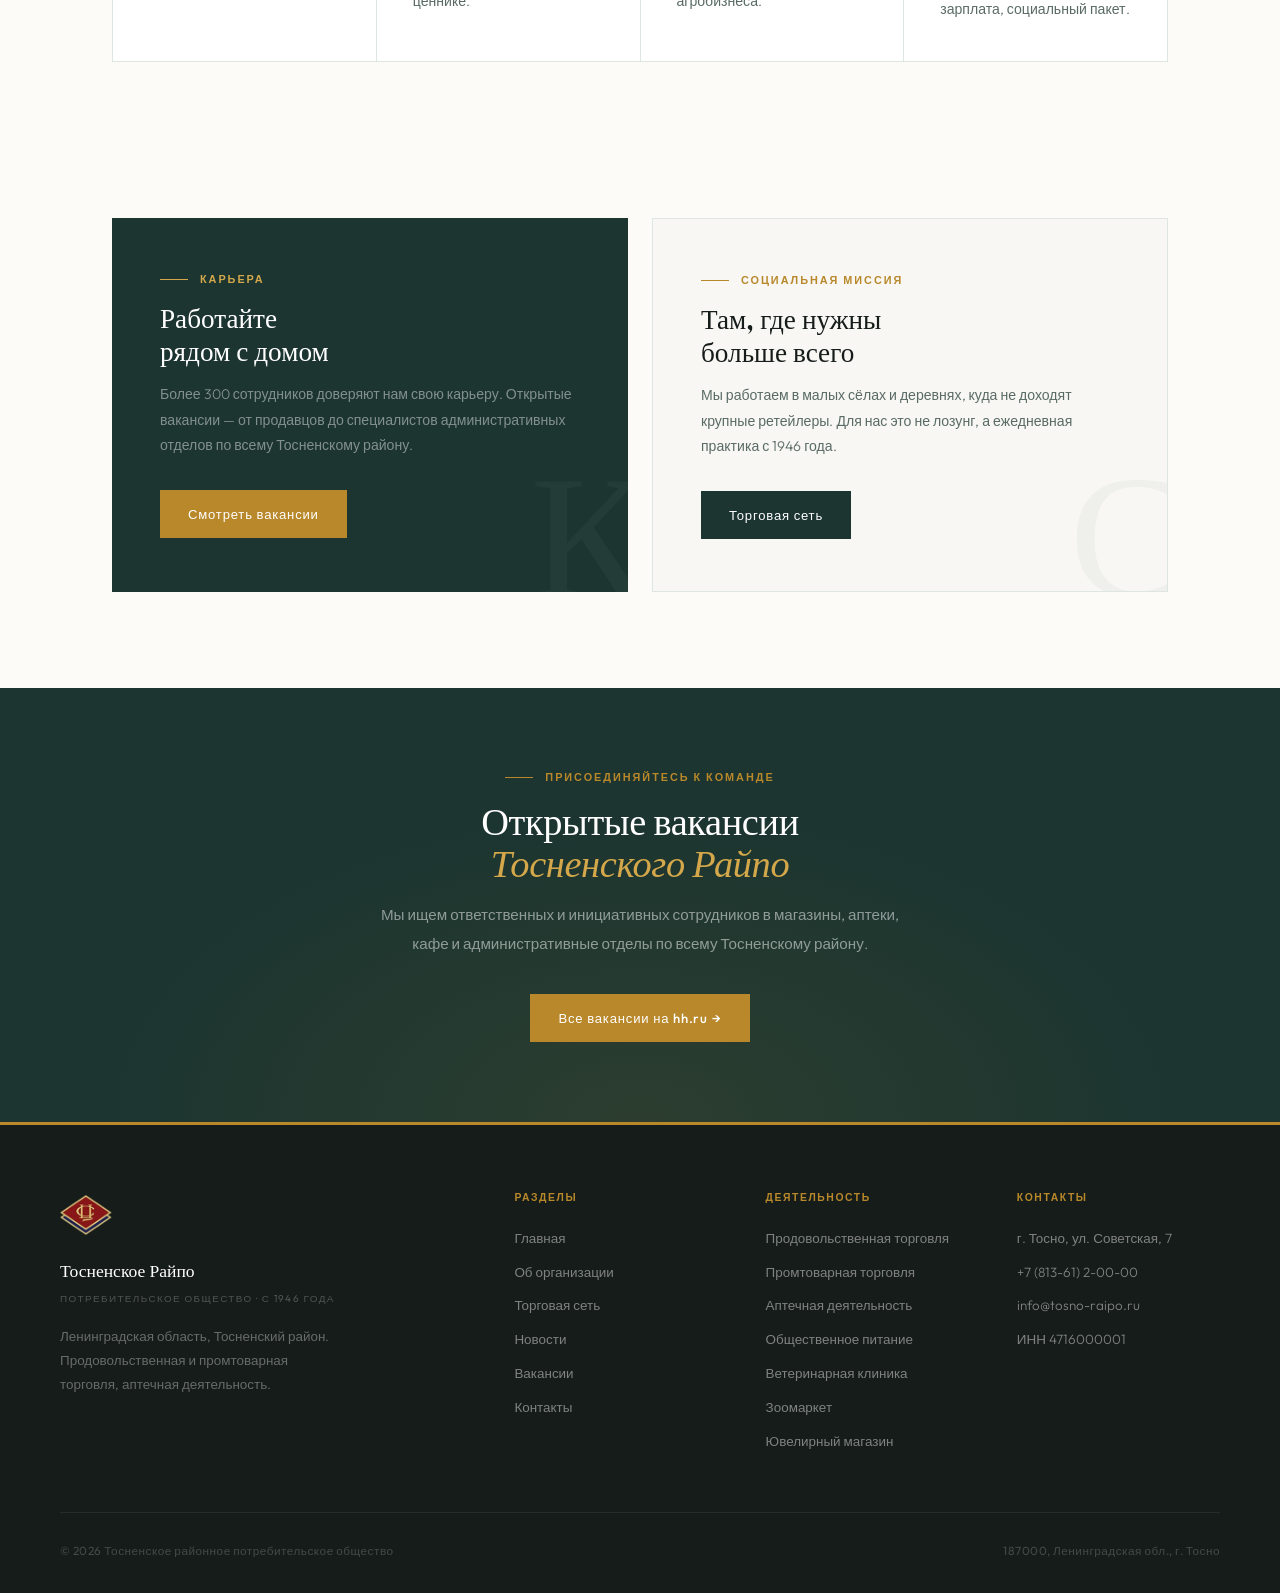
==== commit 4b5c0f34: "Add files via upload" ====
--- a/index.html
+++ b/index.html
@@ -209,9 +209,9 @@
     </div>
     <div class="hero-right">
       <div class="hero-stat"><div class="hs-val">1946</div><div class="hs-lbl">год основания</div></div>
-      <div class="hero-stat"><div class="hs-val">40+</div><div class="hs-lbl">торговых объектов</div></div>
+      <div class="hero-stat"><div class="hs-val">30+</div><div class="hs-lbl">торговых объектов</div></div>
       <div class="hero-stat"><div class="hs-val">7</div><div class="hs-lbl">направлений</div></div>
-      <div class="hero-stat"><div class="hs-val">300+</div><div class="hs-lbl">сотрудников</div></div>
+      <div class="hero-stat"><div class="hs-val">130+</div><div class="hs-lbl">сотрудников</div></div>
     </div>
   </section>
 
@@ -279,9 +279,9 @@
 
   <!-- DATA BAR -->
   <div class="data-bar">
-    <div class="db-cell reveal reveal-d1"><span class="db-val">40+</span><span class="db-label">торговых объектов</span></div>
+    <div class="db-cell reveal reveal-d1"><span class="db-val">30+</span><span class="db-label">торговых объектов</span></div>
     <div class="db-cell reveal reveal-d2"><span class="db-val">78</span><span class="db-label">лет на рынке</span></div>
-    <div class="db-cell reveal reveal-d3"><span class="db-val">300+</span><span class="db-label">сотрудников</span></div>
+    <div class="db-cell reveal reveal-d3"><span class="db-val">130+</span><span class="db-label">сотрудников</span></div>
     <div class="db-cell reveal reveal-d4"><span class="db-val">18</span><span class="db-label">населённых пунктов</span></div>
   </div>
 
--- a/style.css
+++ b/style.css
@@ -172,7 +172,7 @@
 .mobile-nav a.mobile-cta {
   margin-top: 20px;
   background: var(--gold); color: var(--white) !important;
-  text-align: center; padding: 14px 0 !important;
+  text-align: center; padding: 14px 10px !important;
   border-bottom: none; font-weight: 500;
   transition: background .2s !important;
 }
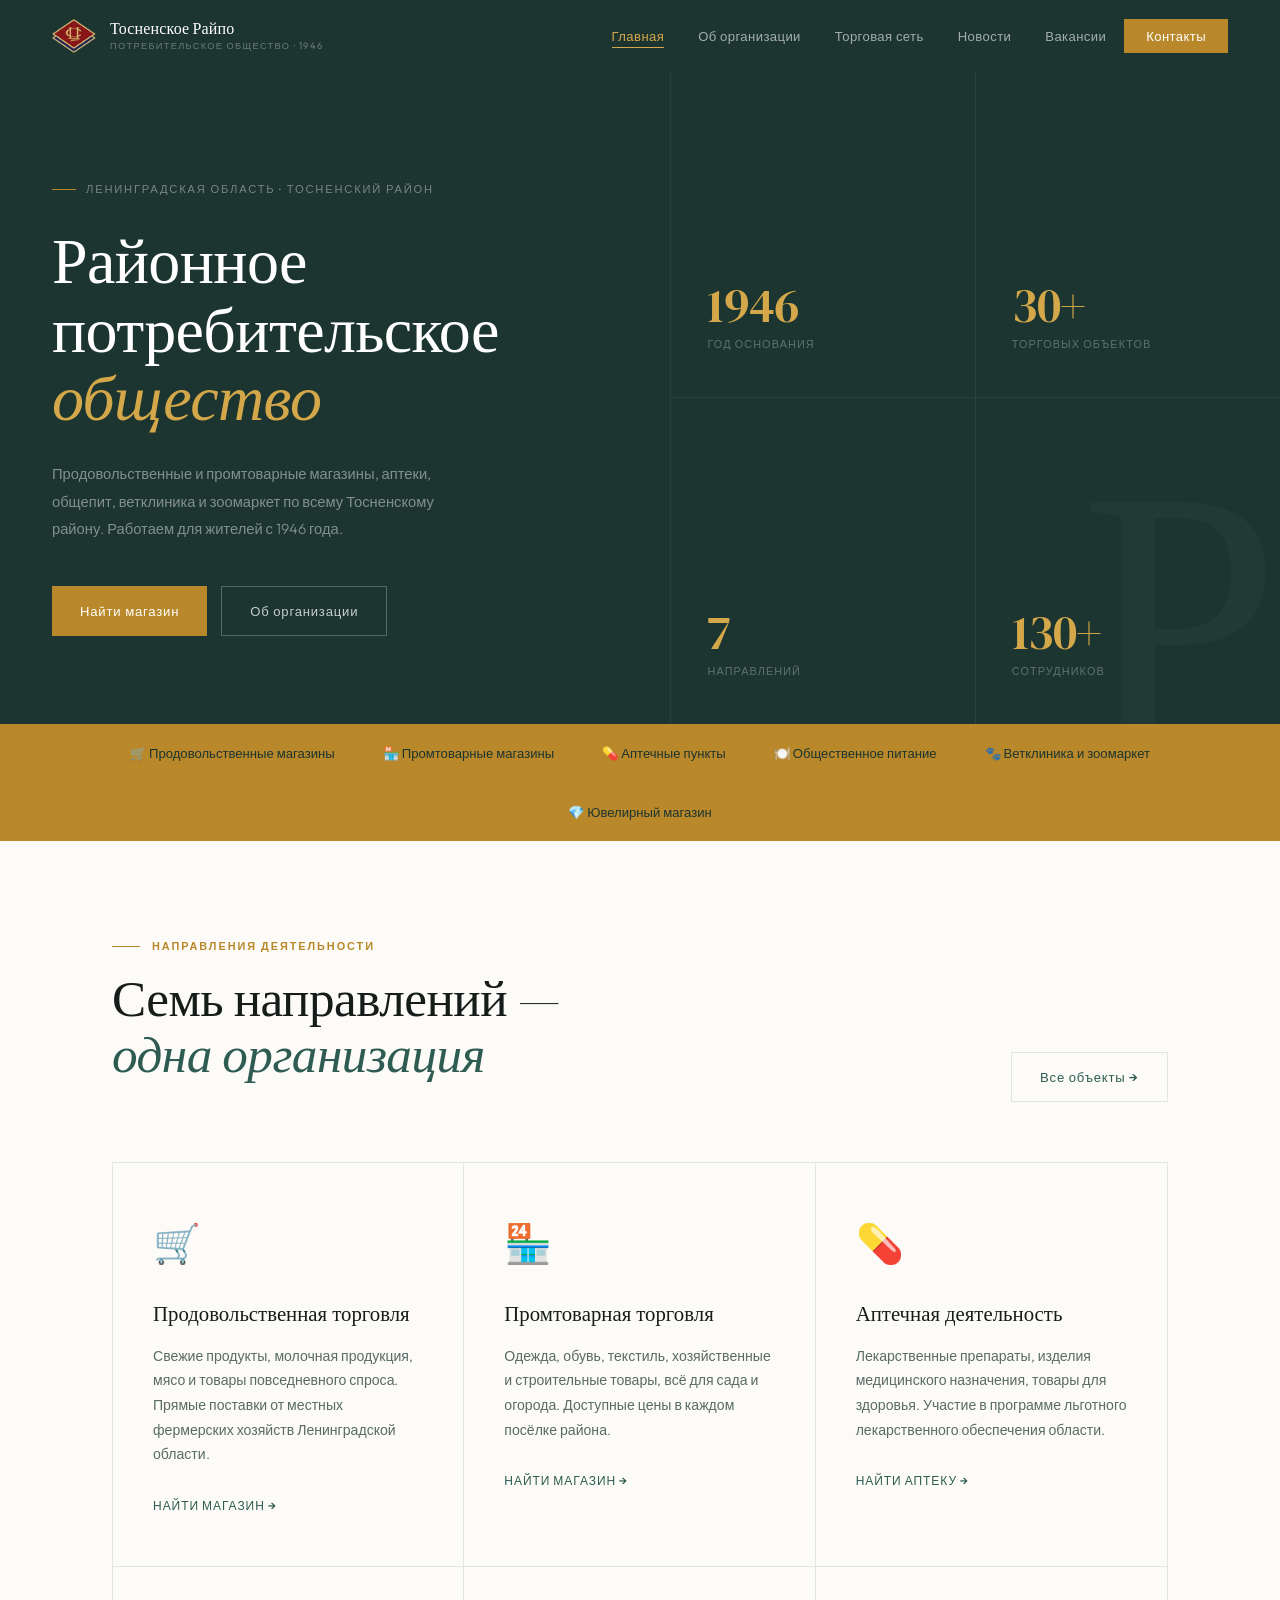
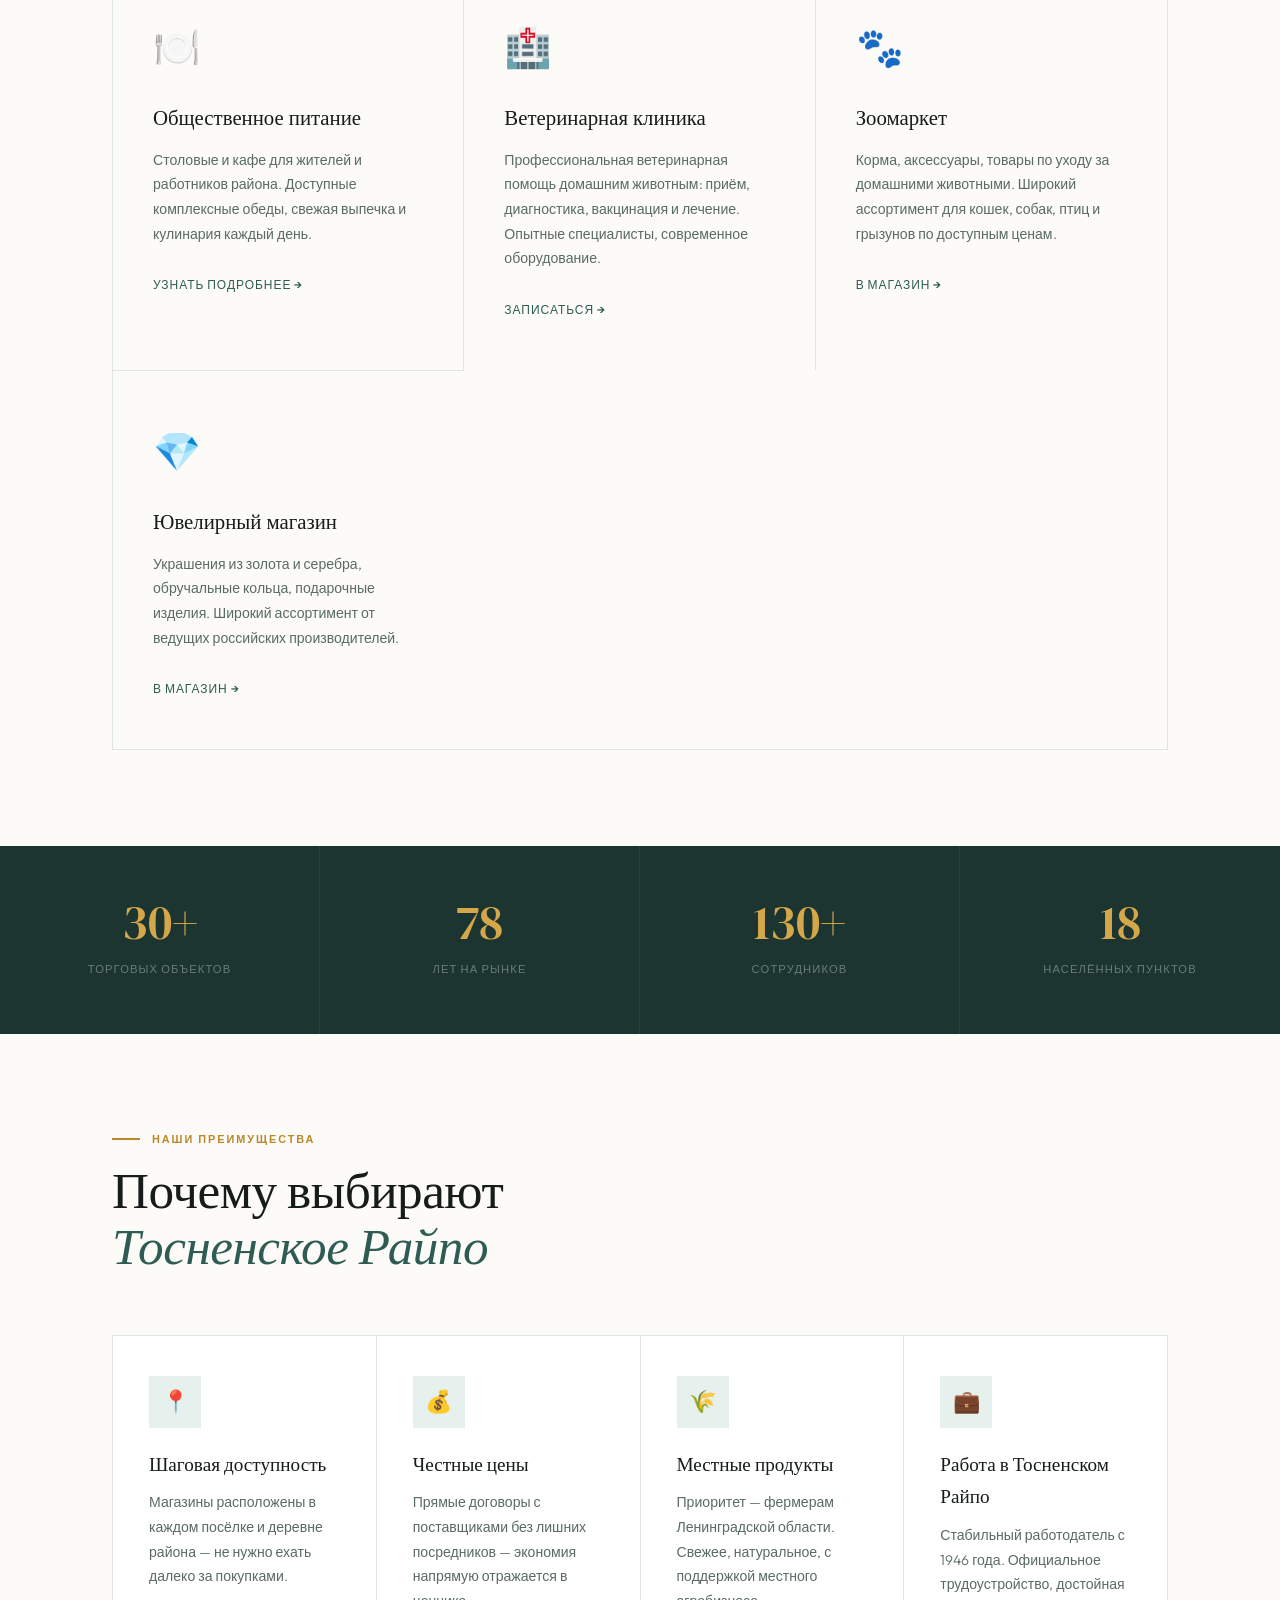
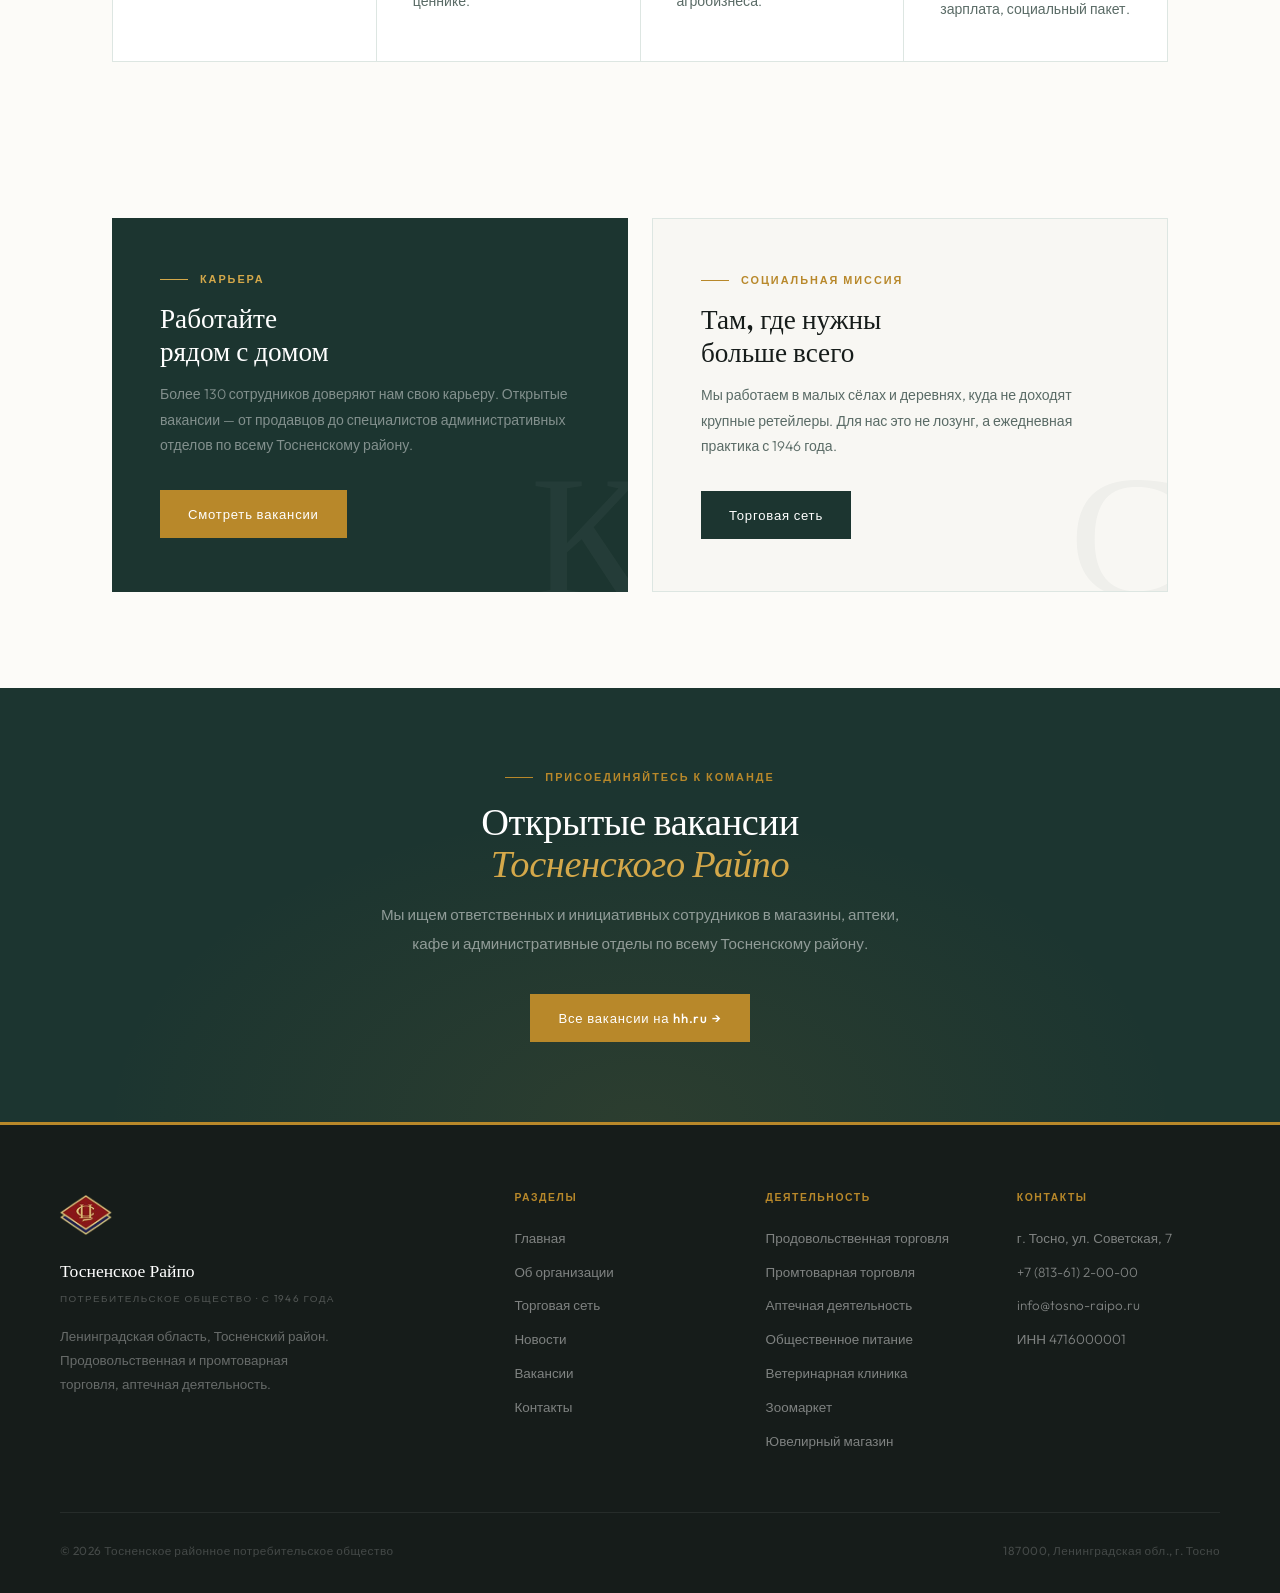
==== commit 06d042af: "Update index.html" ====
--- a/index.html
+++ b/index.html
@@ -319,7 +319,7 @@
       <div class="promo-card promo-dark reveal reveal-left">
         <div class="overline" style="color:var(--gold-light)">Карьера</div>
         <h3>Работайте<br>рядом с домом</h3>
-        <p>Более 300 сотрудников доверяют нам свою карьеру. Открытые вакансии — от продавцов до специалистов административных отделов по всему Тосненскому району.</p>
+        <p>Более 130 сотрудников доверяют нам свою карьеру. Открытые вакансии — от продавцов до специалистов административных отделов по всему Тосненскому району.</p>
         <a href="careers.html" class="btn btn-gold">Смотреть вакансии</a>
         <div class="promo-deco">К</div>
       </div>
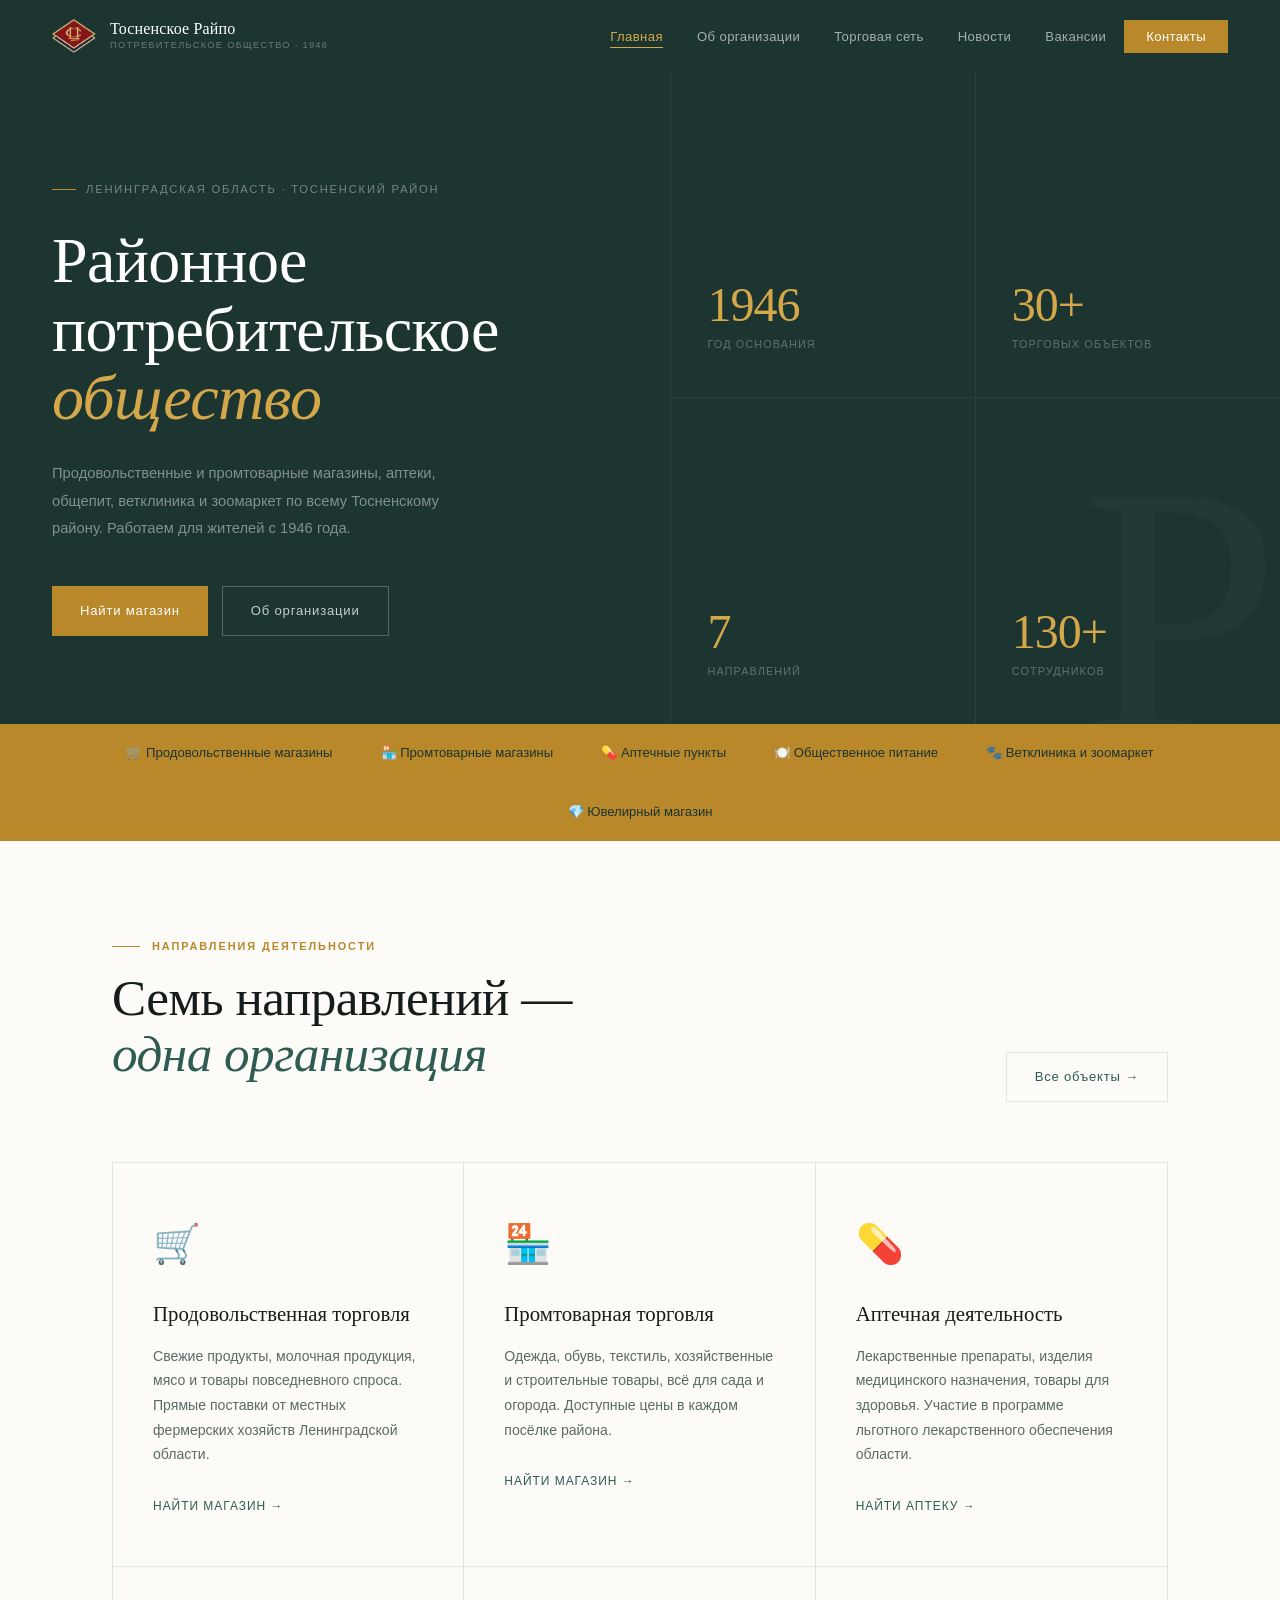
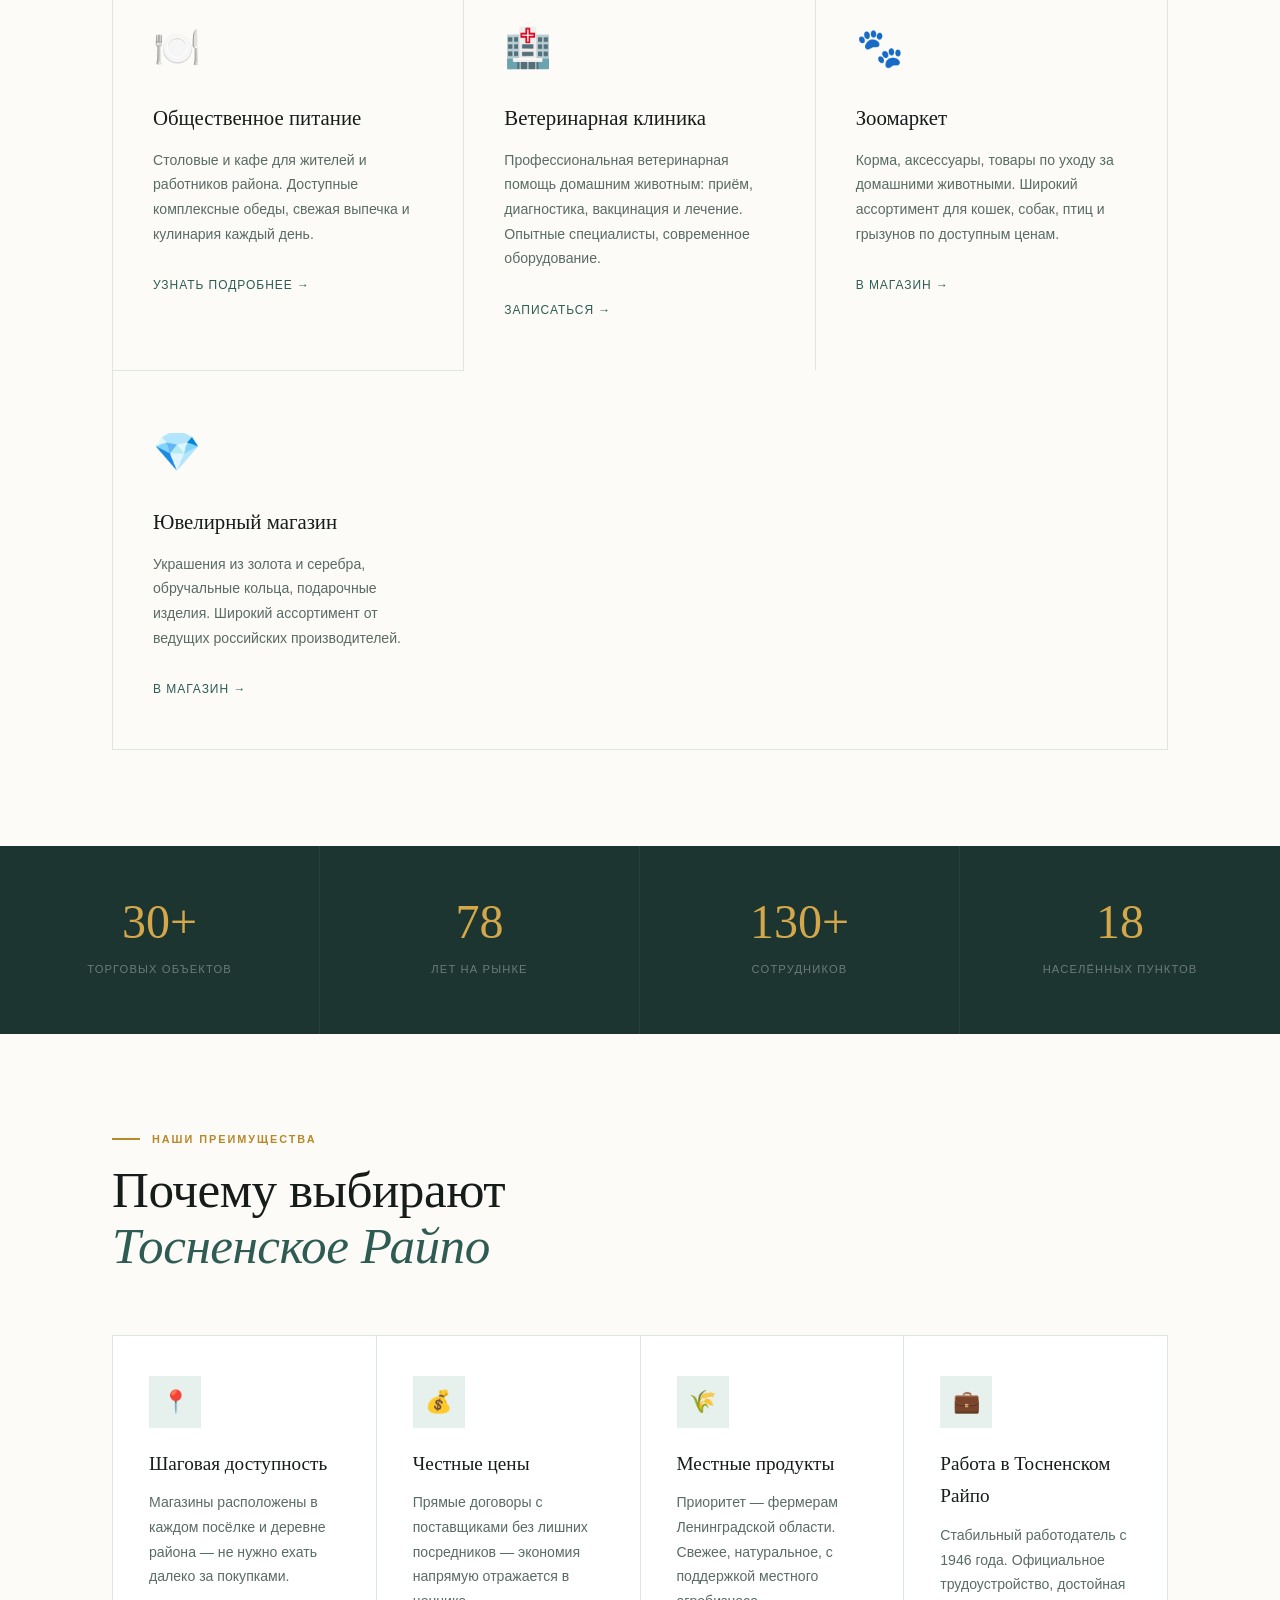
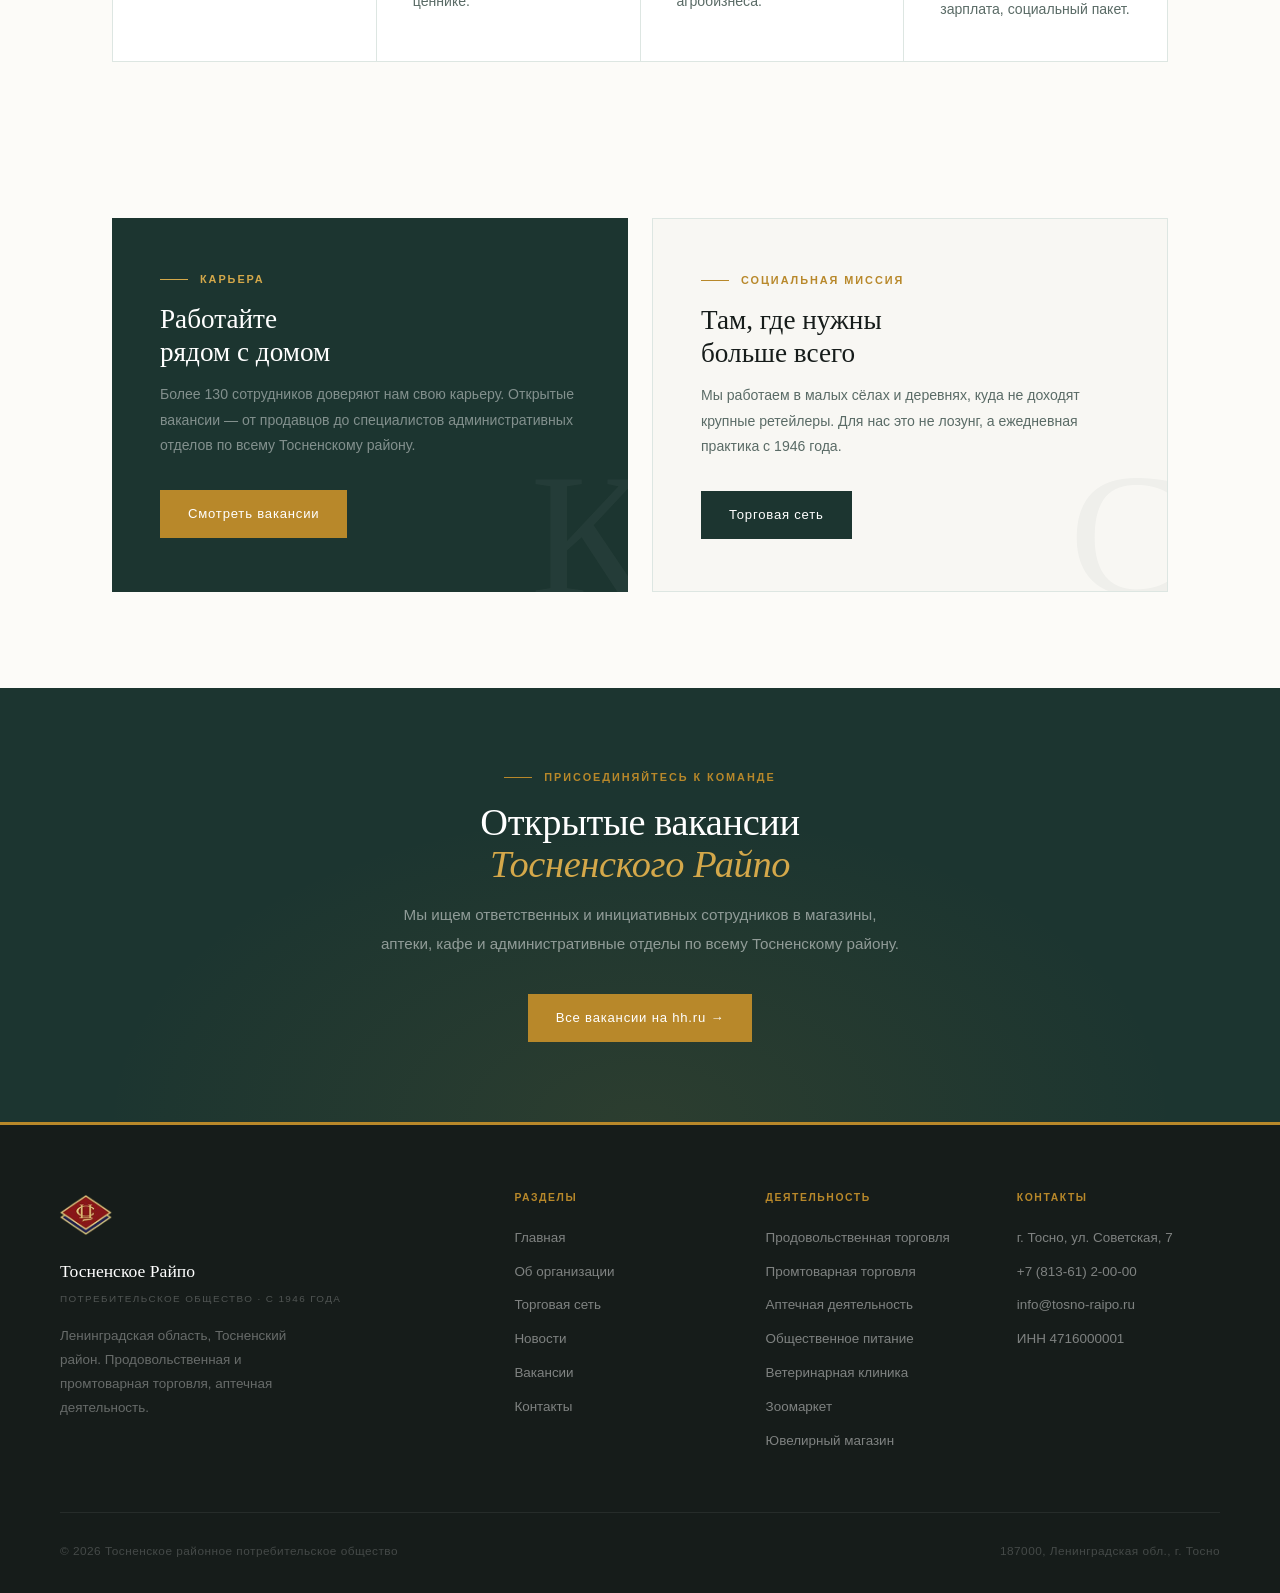
==== commit 8e73c41b: "Add files via upload" ====
--- a/index.html
+++ b/index.html
@@ -3,6 +3,8 @@
 <head>
   <meta charset="UTF-8">
   <meta name="viewport" content="width=device-width, initial-scale=1.0">
+  <meta http-equiv="Content-Security-Policy" content="default-src 'self'; script-src 'self' 'unsafe-inline'; style-src 'self' 'unsafe-inline' https://fonts.googleapis.com; font-src 'self' https://fonts.gstatic.com data:; img-src 'self' data:; connect-src 'self'; object-src 'none'; base-uri 'self'; form-action 'self'; frame-ancestors 'none'">
+  <meta name="referrer" content="strict-origin-when-cross-origin">
   <title>Тосненское Райпо — Официальный сайт</title>
   <link rel="preconnect" href="https://fonts.googleapis.com">
   <link href="https://fonts.googleapis.com/css2?family=DM+Serif+Display:ital@0;1&family=Outfit:wght@300;400;500;600&display=swap" rel="stylesheet">
